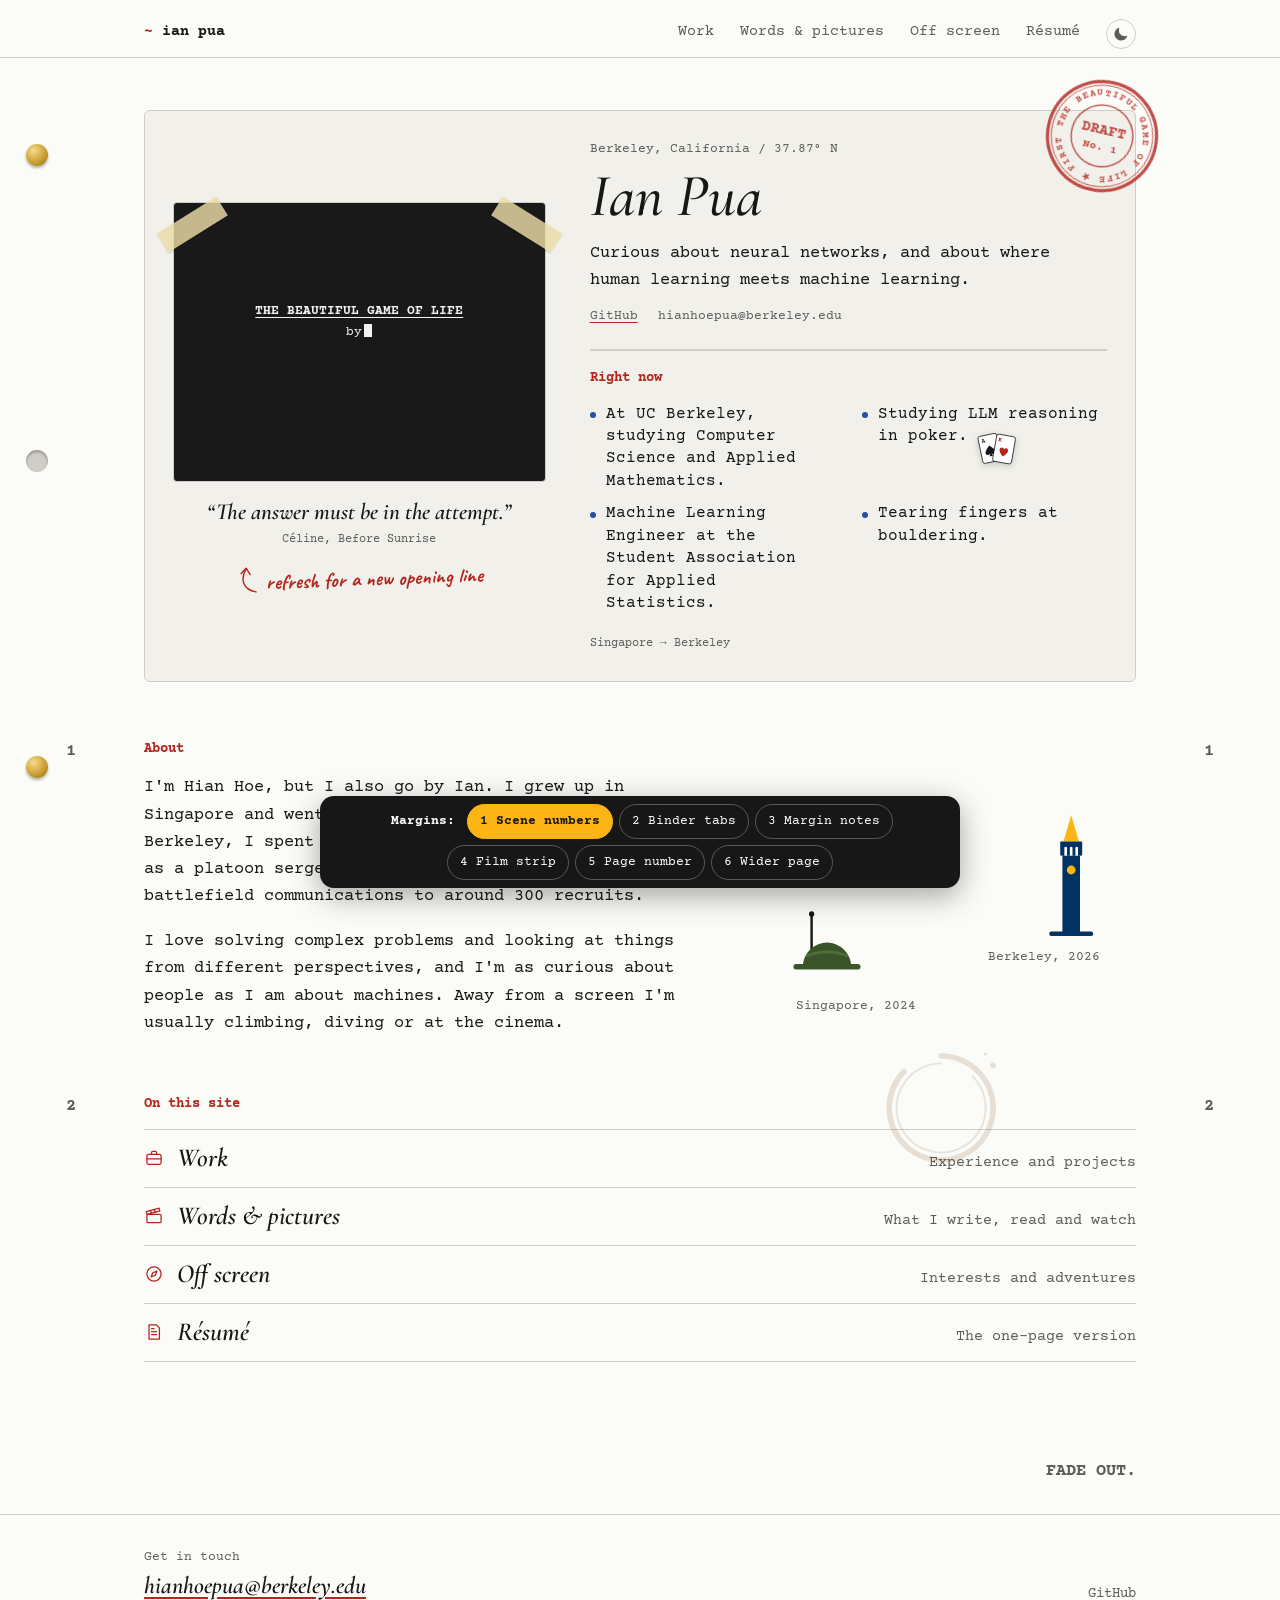
==== preview.html @ 73e6e21e "Add a preview page for comparing margin options Co-Authored-By: Claude Fable 5.2 <noreply@anthropic." ====
<!DOCTYPE html>
<html lang="en">
<head>
<meta charset="utf-8">
<meta name="viewport" content="width=device-width, initial-scale=1">
<title>Ian Pua (margin options)</title>
<meta name="description" content="Ian Pua. Computer Science and Applied Mathematics at UC Berkeley.">

<!-- Link preview, shown when the site is shared. Change the address below if the site moves. -->
<meta property="og:type" content="website">
<meta property="og:title" content="Ian Pua">
<meta property="og:description" content="Computer Science and Applied Mathematics at UC Berkeley. Studying LLM reasoning in poker.">
<meta property="og:url" content="https://phihooo.github.io/">
<meta property="og:image" content="https://phihooo.github.io/og.png">
<meta name="twitter:card" content="summary_large_image">

<link rel="preconnect" href="https://fonts.googleapis.com">
<link rel="preconnect" href="https://fonts.gstatic.com" crossorigin>
<link href="https://fonts.googleapis.com/css2?family=Caveat:wght@500;700&family=Cormorant+Garamond:ital,wght@1,500;1,600&family=Courier+Prime:ital,wght@0,400;0,700;1,400&display=swap" rel="stylesheet">
<link rel="stylesheet" href="css/site.css">
<link rel="stylesheet" href="css/preview.css">
</head>
<body>

<a class="skip" href="#main">Skip to content</a>

<div class="holes" aria-hidden="true"><i class="brad"></i><i></i><i class="brad"></i></div>

<header class="top">
  <nav class="nav" aria-label="Main">
    <a class="wordmark" href="#home" data-route="home">ian pua</a>
    <ul class="nav-links">
      <li><a href="#work" data-route="work">Work</a></li>
      <li><a href="#media" data-route="media">Words &amp; pictures</a></li>
      <li><a href="#offscreen" data-route="offscreen">Off screen</a></li>
      <li><a href="#resume" data-route="resume">Résumé</a></li>
      <li><button type="button" class="mode" id="mode"></button></li>
    </ul>
  </nav>
</header>

<main id="main">

  <!-- HOME -->
  <section class="view" data-view="home">
    <div class="wrap">
      <div class="card">
        <span class="sticker st-stamp" data-sticker="stamp" aria-hidden="true"></span>
        <div class="screen-col">
          <div class="screen">
            <i class="tape tape-l" aria-hidden="true"></i><i class="tape tape-r" aria-hidden="true"></i>
            <canvas id="leader" aria-hidden="true"></canvas>
            <div class="screen-html" id="screen-html" hidden></div>
          </div>
          <blockquote class="quote" id="quote" hidden></blockquote>
          <p class="scribble"><span class="sticker st-arrow" data-sticker="arrow" aria-hidden="true"></span>refresh for a new opening line</p>
        </div>
        <div class="intro">
          <p class="where" id="where"></p>
          <h1 class="name">Ian Pua</h1>
          <p class="hero-line" id="tagline"></p>
          <p class="contact-row" id="hero-links"></p>
          <h2 class="h-small rule-top">Right now</h2>
          <ul class="now" id="now-list"></ul>
          <p class="path" id="path"></p>
        </div>
      </div>

      <section class="home-about" id="sec-about">
        <h2 class="h-small">About</h2>
        <div class="about-grid">
          <div class="prose" id="about-prose"></div>
          <dl class="facts" id="about-facts"></dl>
          <figure class="walk">
            <svg viewBox="0 0 300 204" role="img" aria-label="A trail of footprints leading from an army helmet with a radio antenna to a campus bell tower, changing from green boot prints to blue shoe prints along the way.">
              <!-- start: helmet with a signaller's antenna -->
              <g class="start">
                <path class="antenna" d="M26 150 V112"/>
                <circle class="antenna-tip" cx="26" cy="110" r="2.4"/>
                <path class="helmet" d="M18 158 a22 22 0 0 1 44 0 z"/>
                <path class="helmet-brim" d="M12 158 h56"/>
                <path class="helmet-band" d="M22 148 q18 -7 36 0"/>
              </g>
              <!-- the walk -->
              <g class="print" style="--i:0;--mix:100%" transform="translate(86.5 154.0) rotate(113)"><rect x="-4.6" y="-9" width="9.2" height="10.5" rx="2.6"/><rect x="-3.9" y="3.4" width="7.8" height="5.6" rx="1.6"/></g>
              <g class="print" style="--i:1;--mix:89%" transform="translate(100.4 169.8) rotate(88)"><rect x="-4.6" y="-9" width="9.2" height="10.5" rx="2.6"/><rect x="-3.9" y="3.4" width="7.8" height="5.6" rx="1.6"/></g>
              <g class="print" style="--i:2;--mix:78%" transform="translate(112.2 153.9) rotate(66)"><rect x="-4.6" y="-9" width="9.2" height="10.5" rx="2.6"/><rect x="-3.9" y="3.4" width="7.8" height="5.6" rx="1.6"/></g>
              <g class="print" style="--i:3;--mix:67%" transform="translate(132.4 156.8) rotate(53)"><rect x="-4.6" y="-9" width="9.2" height="10.5" rx="2.6"/><rect x="-3.9" y="3.4" width="7.8" height="5.6" rx="1.6"/></g>
              <g class="print" style="--i:4;--mix:56%" transform="translate(137.6 135.6) rotate(49)"><rect x="-4.6" y="-9" width="9.2" height="10.5" rx="2.6"/><rect x="-3.9" y="3.4" width="7.8" height="5.6" rx="1.6"/></g>
              <g class="print" style="--i:5;--mix:44%" transform="translate(159.9 133.6) rotate(51)"><ellipse cx="0" cy="-3.6" rx="4.4" ry="6.2"/><ellipse cx="0" cy="6.2" rx="3.3" ry="3.2"/></g>
              <g class="print" style="--i:6;--mix:33%" transform="translate(167.5 112.2) rotate(59)"><ellipse cx="0" cy="-3.6" rx="4.4" ry="6.2"/><ellipse cx="0" cy="6.2" rx="3.3" ry="3.2"/></g>
              <g class="print" style="--i:7;--mix:22%" transform="translate(189.6 116.3) rotate(73)"><ellipse cx="0" cy="-3.6" rx="4.4" ry="6.2"/><ellipse cx="0" cy="6.2" rx="3.3" ry="3.2"/></g>
              <g class="print" style="--i:8;--mix:11%" transform="translate(207.4 101.0) rotate(92)"><ellipse cx="0" cy="-3.6" rx="4.4" ry="6.2"/><ellipse cx="0" cy="6.2" rx="3.3" ry="3.2"/></g>
              <g class="print" style="--i:9;--mix:0%" transform="translate(227.8 118.1) rotate(109)"><ellipse cx="0" cy="-3.6" rx="4.4" ry="6.2"/><ellipse cx="0" cy="6.2" rx="3.3" ry="3.2"/></g>
              <!-- end: a campus bell tower -->
              <g class="finish">
                <path class="spire" d="M262 20 L255 44 H269 Z"/>
                <rect class="belfry" x="252" y="44" width="20" height="13" rx="1"/>
                <path class="arches" d="M257 57 v-7 M262 57 v-7 M267 57 v-7"/>
                <rect class="tower" x="254" y="57" width="16" height="71"/>
                <circle class="clock" cx="262" cy="70" r="4"/>
                <path class="tower-base" d="M244 128 h36"/>
              </g>
              <text class="tag" x="12" y="196">Singapore, 2024</text>
              <text class="tag" x="288" y="152" text-anchor="end">Berkeley, 2026</text>
            </svg>
          </figure>
        </div>
      </section>

      <div class="home-index">
        <span class="sticker st-coffee" data-sticker="coffee" aria-hidden="true"></span>
        <h2 class="h-small">On this site</h2>
        <ul class="index">
          <li><a href="#work"><span class="index-name"><span class="ico" data-icon="work"></span>Work</span><span class="index-note">Experience and projects</span></a></li>
          <li><a href="#media"><span class="index-name"><span class="ico" data-icon="film"></span>Words &amp; pictures</span><span class="index-note">What I write, read and watch</span></a></li>
          <li><a href="#offscreen"><span class="index-name"><span class="ico" data-icon="compass"></span>Off screen</span><span class="index-note">Interests and adventures</span></a></li>
          <li><a href="#resume"><span class="index-name"><span class="ico" data-icon="article"></span>Résumé</span><span class="index-note">The one-page version</span></a></li>
        </ul>
      </div>
    </div>
  </section>

  <!-- WORK: experience + projects -->
  <section class="view" data-view="work" hidden>
    <div class="wrap page">
      <h1 class="page-title slug">Work</h1>
      <div class="sticky" aria-hidden="true">still writing<br>this part.<br>back soon!</div>
      <section class="part" id="sec-experience">
        <h2 class="sub"><span class="ico" data-icon="work"></span>Experience</h2>
        <div class="pending">
          <p class="pending-title">Coming soon</p>
          <p class="pending-note">I'm writing this section up. Until then, my GitHub is the best place to see what I've been doing.</p>
        </div>
      </section>
      <section class="part" id="sec-projects">
        <h2 class="sub"><span class="ico" data-icon="cube"></span>Projects</h2>
        <div class="pending">
          <p class="pending-title">Coming soon</p>
          <p class="pending-note">Project write-ups are on the way.</p>
        </div>
      </section>
    </div>
  </section>

  <!-- WORDS & PICTURES: writing + media diet -->
  <section class="view" data-view="media" hidden>
    <div class="wrap page">
      <h1 class="page-title slug">Words &amp; pictures</h1>
      <div class="page-stickers" aria-hidden="true"><span class="sticker st-ticket" data-sticker="ticket"></span><span class="sticker st-popcorn" data-sticker="popcorn"></span></div>
      <p class="page-lede">What I write, and the books, films, TV and articles I take in.</p>
      <section class="part" id="sec-writing">
        <h2 class="sub"><span class="ico" data-icon="pen"></span>Writing</h2>
        <ul class="posts" id="writing-list"></ul>
      </section>
      <section class="part" id="sec-media">
        <h2 class="sub"><span class="ico" data-icon="film"></span>Media diet</h2>
        <div class="chips" id="media-filters" role="group" aria-label="Filter by type"></div>
        <ul class="shelf" id="media-list"></ul>
      </section>
    </div>
  </section>

  <!-- ONE ESSAY (filled in by site.js) -->
  <section class="view" data-view="post" hidden>
    <div class="wrap page">
      <p class="back"><a href="#writing">Back to Writing</a></p>
      <article>
        <p class="post-when" id="post-when"></p>
        <h1 class="page-title" id="post-title"></h1>
        <div class="prose essay" id="post-body"></div>
      </article>
    </div>
  </section>

  <!-- OFF SCREEN: interests + adventures -->
  <section class="view" data-view="offscreen" hidden>
    <div class="wrap page">
      <h1 class="page-title slug ext">Off screen</h1>
      <p class="page-lede">What I do away from a screen, and where I've been.</p>
      <section class="part" id="sec-interests">
        <h2 class="sub"><span class="ico" data-icon="heart"></span>Interests</h2>
        <ul class="interests" id="interests-list"></ul>
      </section>
      <section class="part" id="sec-adventures">
        <h2 class="sub"><span class="ico" data-icon="compass"></span>Adventures</h2>
        <div class="passport" aria-hidden="true"><span class="sticker" data-sticker="stampsg"></span><span class="sticker" data-sticker="stampuk"></span><span class="sticker" data-sticker="stampus"></span></div>
        <p class="countdown" id="countdown" hidden></p>
        <dl class="stats" id="adventure-stats"></dl>
        <div class="map" id="map"></div>
        <ul class="pins" id="pin-list"></ul>
        <h3 class="h-small">Log</h3>
        <ul class="posts" id="adventure-log"></ul>
      </section>
    </div>
  </section>

  <!-- RÉSUMÉ -->
  <section class="view" data-view="resume" hidden>
    <div class="wrap page">
      <h1 class="page-title slug">Résumé</h1>
      <div class="clipped"><span class="sticker st-clip" data-sticker="clip" aria-hidden="true"></span><div class="pending" id="resume-box"></div></div>
    </div>
  </section>

</main>

<p class="fade-out wrap" aria-hidden="true">FADE OUT.</p>

<footer class="foot">
  <div class="wrap foot-row">
    <div>
      <p class="foot-label">Get in touch</p>
      <p class="foot-email" id="foot-email"></p>
    </div>
    <ul class="foot-links" id="foot-links"></ul>
  </div>
</footer>

<script src="js/content.js"></script>
<script src="js/world.js"></script>
<script src="js/site.js"></script>
<script src="js/preview.js"></script>
</body>
</html>
---- css/site.css ----
/* Layout idea: the site is a screenplay. One typewriter face, page titles
   written as scene headings (INT. ABOUT - DAY), and day or night depending
   on the light or dark mode. */
:root {
  --paper: #fbfbf8;   /* page background */
  --shelf: #f1f0ea;   /* raised surfaces */
  --line:  #cfcdc4;   /* borders and rules */
  --ink:   #171717;   /* main text */
  --mist:  #5d5c57;   /* secondary text */
  --red:   #b3261e;   /* accent: the red pencil */
  --blue:  #2a4fa3;   /* second accent: the blue pencil */
  --land:  #e4e2d9;   /* land on the map */
  --tod: "DAY";       /* time of day in the scene headings */

  --type: "Courier Prime", "Courier New", Courier, monospace;
  --title: "Cormorant Garamond", "Times New Roman", serif;   /* italic serif for the name and for titles */
  color-scheme: light;
}
@media (prefers-color-scheme: dark) {
  :root:not([data-theme="light"]) {
    --paper: #141413; --shelf: #1e1e1c; --line: #3b3a36; --ink: #ecebe5; --mist: #a5a39b;
    --red: #ff8073; --blue: #93b2ff; --land: #2a2a27; --tod: "NIGHT";
    color-scheme: dark;
  }
}
:root[data-theme="dark"] {
  --paper: #141413; --shelf: #1e1e1c; --line: #3b3a36; --ink: #ecebe5; --mist: #a5a39b;
  --red: #ff8073; --blue: #93b2ff; --land: #2a2a27; --tod: "NIGHT";
  color-scheme: dark;
}

* { box-sizing: border-box; }
html { -webkit-text-size-adjust: 100%; }
body {
  margin: 0; background: var(--paper); color: var(--ink);
  font-family: var(--type); font-size: 17px; line-height: 1.6;
  min-height: 100vh; display: flex; flex-direction: column;
}
main { flex: 1; }
a { color: inherit; }
a:focus-visible, button:focus-visible { outline: 2px solid var(--red); outline-offset: 3px; border-radius: 2px; }
h1, h2, h3, p, ul, ol, dl, dd, blockquote { margin: 0; }
ul, ol { padding: 0; list-style: none; }
h1, h2, h3 { text-wrap: balance; }
button { font: inherit; }

.wrap { width: 100%; max-width: 1040px; margin: 0 auto; padding: 0 24px; }
.skip { position: absolute; left: -9999px; top: 8px; background: var(--red); color: var(--paper); padding: 6px 12px; font-size: 14px; }
.skip:focus { left: 16px; z-index: 40; }

/* ---------- top bar ---------- */
.top { position: sticky; top: 0; z-index: 10; background: color-mix(in srgb, var(--paper) 92%, transparent); backdrop-filter: blur(8px); border-bottom: 1px solid var(--line); }
.nav { max-width: 1040px; margin: 0 auto; padding: 12px 24px; display: flex; align-items: baseline; justify-content: space-between; gap: 8px 24px; flex-wrap: wrap; }
.wordmark { font-weight: 700; font-size: 15px; text-decoration: none; }
.wordmark::before { content: "~ "; color: var(--red); }
.nav-links { display: flex; flex-wrap: wrap; align-items: baseline; gap: 4px 26px; }
.nav-links a { font-size: 15px; color: var(--mist); text-decoration: none; padding: 2px 0; border-bottom: 1px solid transparent; }
.nav-links a:hover { color: var(--ink); }
.nav-links a[aria-current="page"] { color: var(--ink); border-bottom-color: var(--red); }
.mode { display: inline-flex; align-items: center; justify-content: center; width: 30px; height: 30px; color: var(--mist); background: transparent; border: 1px solid var(--line); border-radius: 50%; padding: 0; cursor: pointer; position: relative; top: 7px; }
.mode:hover { color: var(--ink); border-color: var(--mist); }

/* ---------- home ---------- */
.card { display: grid; grid-template-columns: minmax(0, 0.9fr) minmax(0, 1.25fr); gap: 44px; align-items: center; margin-top: 52px; padding: 28px; background: var(--shelf); border: 1px solid var(--line); border-radius: 6px; }
.screen { position: relative; aspect-ratio: 4 / 3; overflow: hidden; background: #191919; border: 1px solid var(--line); border-radius: 4px; }
.screen canvas { position: absolute; inset: 0; width: 100%; height: 100%; display: block; }
.screen-cap { position: absolute; left: 14px; right: 14px; bottom: 11px; display: grid; gap: 1px; }
.cap-label { font-size: 11px; color: #ff9c92; }
.cap-title { font-weight: 700; font-size: 15px; line-height: 1.2; color: #f4f1ea; text-transform: uppercase; }

.where { font-size: 13px; color: var(--mist); }
.name { font-family: var(--title); font-style: italic; font-weight: 500; font-size: 60px; line-height: 1; margin: 6px 0 14px; }
.hero-line { max-width: 30em; }
.contact-row { display: flex; flex-wrap: wrap; gap: 4px 20px; margin-top: 12px; font-size: 13px; color: var(--mist); }
.contact-row a { text-decoration-color: var(--red); text-underline-offset: 3px; }
.rule-top { border-top: 2px solid var(--line); padding-top: 16px; margin-top: 22px; }
.h-small { font-weight: 700; font-size: 14px; color: var(--red); margin-bottom: 14px; }
.now { display: grid; grid-template-columns: repeat(2, minmax(0, 1fr)); gap: 10px 28px; font-size: 15.5px; line-height: 1.45; }
.now li { padding-left: 16px; position: relative; }
.now li::before { content: ""; position: absolute; left: 0; top: 0.55em; width: 6px; height: 6px; border-radius: 50%; background: var(--blue); }
.path { font-size: 12px; color: var(--mist); margin-top: 18px; }

.home-index { padding: 60px 0 88px; }
.index { border-top: 1px solid var(--line); }
.index a { display: flex; align-items: baseline; justify-content: space-between; gap: 4px 24px; flex-wrap: wrap; padding: 12px 0; border-bottom: 1px solid var(--line); text-decoration: none; }
.index-name { font-weight: 700; font-size: 20px; line-height: 1.2; }
.index-note { color: var(--mist); font-size: 15px; }
.index a:hover .index-name { color: var(--red); }

/* ---------- inner pages ---------- */
.page { padding-top: 60px; padding-bottom: 96px; }
.page-title { font-weight: 700; font-size: clamp(24px, 4vw, 36px); line-height: 1.15; text-transform: uppercase; margin-bottom: 18px; }
.slug::before { content: "INT. "; }
.slug.ext::before { content: "EXT. "; }
.slug::after { content: " \2013  " var(--tod); }
.page-lede { color: var(--mist); max-width: 38em; margin-bottom: 40px; }
.page .h-small { margin-top: 44px; }

.about-grid { display: grid; grid-template-columns: 1.6fr 1fr; gap: 52px; margin-top: 30px; }
.prose { display: grid; gap: 18px; max-width: 38em; }
.facts { align-self: start; display: grid; gap: 14px; background: var(--shelf); border: 1px solid var(--line); border-radius: 6px; padding: 22px; }
.facts dt { font-size: 13px; color: var(--mist); }
.facts dd { font-size: 16px; line-height: 1.4; }

.pending { margin-top: 30px; max-width: 34em; border-left: 3px solid var(--red); padding: 4px 0 4px 20px; }
.pending-title { font-weight: 700; font-size: 22px; text-transform: uppercase; }
.pending-note { color: var(--mist); margin-top: 6px; }
.button { display: inline-block; margin-top: 14px; font-weight: 700; text-decoration: none; color: var(--paper); background: var(--ink); border-radius: 4px; padding: 10px 18px; }
.button:hover { background: var(--red); }

.shelf { border-top: 1px solid var(--line); }
.shelf li { padding: 16px 0; border-bottom: 1px solid var(--line); }
.media-row { display: grid; grid-template-columns: 1fr auto; gap: 4px 22px; align-items: baseline; }
.media-type { font-size: 13px; color: var(--red); }
.media-when { font-size: 13px; color: var(--mist); white-space: nowrap; }
.media-status { font-size: 12px; font-weight: 400; color: var(--blue); margin-left: 10px; white-space: nowrap; text-transform: none; }
.book-title { font-weight: 700; font-size: 19px; line-height: 1.3; }
.book-title a { text-decoration-color: var(--red); text-underline-offset: 4px; }
.book-author { color: var(--mist); font-size: 15px; }
.book-note { margin-top: 8px; max-width: 38em; }
.empty { color: var(--mist); font-style: italic; }

.chips { display: flex; flex-wrap: wrap; gap: 8px; margin-bottom: 26px; }
.chips button { font-size: 13px; line-height: 1; color: var(--mist); background: transparent; border: 1px solid var(--line); border-radius: 999px; padding: 8px 14px; cursor: pointer; }
.chips button:hover { color: var(--ink); border-color: var(--mist); }
.chips button[aria-pressed="true"] { color: var(--paper); background: var(--ink); border-color: var(--ink); }

.posts { border-top: 1px solid var(--line); }
.posts li { display: grid; grid-template-columns: 130px 1fr; gap: 4px 24px; padding: 18px 0; border-bottom: 1px solid var(--line); }
.post-when { font-size: 13px; color: var(--mist); padding-top: 4px; }
.post-title { font-weight: 700; font-size: 19px; line-height: 1.3; }
.post-title a { text-decoration-color: var(--red); text-underline-offset: 4px; }
.post-blurb { color: var(--mist); margin-top: 6px; max-width: 38em; }

.back { font-size: 14px; margin-bottom: 28px; }
.back a { color: var(--mist); text-decoration-color: var(--line); text-underline-offset: 4px; }
.back a::before { content: "< "; }
.essay { margin-top: 22px; }
.essay h2 { font-size: 18px; text-transform: uppercase; margin-top: 14px; }
.essay blockquote { border-left: 3px solid var(--line); padding-left: 18px; color: var(--mist); }

.interests { display: grid; grid-template-columns: repeat(2, 1fr); gap: 0 52px; border-top: 1px solid var(--line); }
.interests li { padding: 20px 0; border-bottom: 1px solid var(--line); }
.interest-name { font-weight: 700; font-size: 20px; line-height: 1.25; }
.interest-note { color: var(--mist); margin-top: 6px; max-width: 28em; }

/* adventures */
.countdown { display: inline-block; font-weight: 700; border: 1px solid var(--red); color: var(--red); border-radius: 4px; padding: 6px 12px; margin-bottom: 28px; }
.stats { display: flex; flex-wrap: wrap; gap: 14px 44px; margin-bottom: 22px; }
.stats dt { font-size: 13px; color: var(--mist); }
.stats dd { font-weight: 700; font-size: 28px; line-height: 1.1; font-variant-numeric: tabular-nums; }
.map { background: var(--shelf); border: 1px solid var(--line); border-radius: 6px; overflow: hidden; }
.map svg { display: block; width: 100%; height: auto; }
.map .land { fill: var(--land); stroke: var(--line); stroke-width: 0.6; }
.map .leg { fill: none; stroke: var(--red); stroke-width: 1; stroke-dasharray: 3 4; opacity: .7; }
.map .pin circle { fill: var(--red); stroke: var(--paper); stroke-width: 1.5; }
.map .pin.here circle { fill: var(--blue); }
.map .pin text { font-family: var(--type); font-size: 11px; font-weight: 700; fill: var(--ink); paint-order: stroke; stroke: var(--shelf); stroke-width: 3px; }
.pins { display: flex; flex-wrap: wrap; gap: 8px 28px; margin-top: 16px; font-size: 15px; }
.pins li::before { content: ""; display: inline-block; width: 8px; height: 8px; border-radius: 50%; background: var(--red); margin-right: 8px; }
.pins li.here::before { background: var(--blue); }
.pins span { color: var(--mist); }

/* ---------- footer ---------- */
.foot { border-top: 1px solid var(--line); padding: 32px 0 44px; }
.foot-row { display: flex; justify-content: space-between; align-items: flex-end; gap: 20px 40px; flex-wrap: wrap; }
.foot-label { font-size: 13px; color: var(--mist); }
.foot-email { font-weight: 700; font-size: 18px; overflow-wrap: anywhere; }
.foot-email a { text-decoration-color: var(--red); text-underline-offset: 4px; }
.foot-links { display: flex; gap: 22px; flex-wrap: wrap; font-size: 14px; }
.foot-links a { color: var(--mist); text-decoration: none; }
.foot-links a:hover { color: var(--red); }

/* ---------- small screens ---------- */
@media (max-width: 820px) {
  body { font-size: 16px; }
  .card { grid-template-columns: 1fr; gap: 24px; padding: 18px; margin-top: 26px; }
  .name { font-size: 50px; }
  .about-grid { grid-template-columns: 1fr; gap: 36px; }
  .interests, .now { grid-template-columns: 1fr; }
  .posts li { grid-template-columns: 1fr; }
  .media-row { grid-template-columns: 1fr auto; }
  .media-type { grid-column: 1 / -1; }
  .post-when { padding-top: 0; }
  .page { padding-top: 40px; padding-bottom: 64px; }
  .home-index { padding: 40px 0 64px; }
  .wrap, .nav { padding-left: 18px; padding-right: 18px; }
  .map .pin text { font-size: 20px; }
  .map .pin circle { r: 8; }
}

[hidden] { display: none !important; }

/* italic serif for titles; the typewriter face stays for everything else */
.index-name, .book-title, .post-title, .interest-name, .foot-email { font-family: var(--title); font-style: italic; font-weight: 600; }
.index-name { font-size: 26px; }
.book-title, .post-title { font-size: 25px; line-height: 1.2; }
.interest-name { font-size: 27px; }
.foot-email { font-size: 24px; }
.media-status { font-family: var(--type); font-style: normal; }
.screen-cap:not(:has(span:not(:empty))) { display: none; }

/* ---------- what the home page screen can show ---------- */
.screen-html { position: absolute; inset: 0; color: #f2f2f2; font-family: var(--type); }
.sc-heading { height: 100%; display: grid; place-content: center; text-align: center; gap: 8px; padding: 16px; }
.sc-heading b { font-size: clamp(17px, 2.3vw, 23px); line-height: 1.25; text-transform: uppercase; }
.sc-heading span { font-size: 13px; color: #b9b7b0; }
.sc-fade { height: 100%; display: flex; flex-direction: column; justify-content: center; gap: 12px; padding: 20px 22px; font-size: 14px; line-height: 1.5; }
.sc-fade b { text-transform: uppercase; }
.sc-fade .cursor { display: inline-block; width: 8px; height: 1em; background: #f2f2f2; vertical-align: -2px; margin-left: 2px; animation: blink 1s steps(1) infinite; }
@keyframes blink { 50% { opacity: 0; } }
.sc-slate { height: 100%; display: grid; grid-template-rows: 22% 1fr; background: #111; }
.sc-slate .sticks { background: repeating-linear-gradient(115deg, #f2f2f2 0 24px, #111 24px 48px); border-bottom: 3px solid #f2f2f2; }
.sc-slate dl { display: grid; grid-template-columns: 1fr 1fr; margin: 0; }
.sc-slate dl > div { padding: 8px 14px; border-right: 1px solid #5a5a5a; border-bottom: 1px solid #5a5a5a; display: flex; flex-direction: column; justify-content: center; min-width: 0; }
.sc-slate dl > div:nth-child(2n) { border-right: 0; }
.sc-slate dl > div:nth-last-child(-n+2) { border-bottom: 0; }
.sc-slate dt { font-size: 10px; color: #b9b7b0; letter-spacing: .08em; }
.sc-slate dd { font-weight: 700; font-size: clamp(15px, 2vw, 20px); line-height: 1.2; text-transform: uppercase; font-variant-numeric: tabular-nums; }

@media (prefers-reduced-motion: reduce) { .sc-fade .cursor { animation: none; } }

/* sections inside a combined page */
.part { scroll-margin-top: 80px; }
.part + .part { margin-top: 72px; }
.sub { font-weight: 700; font-size: 20px; text-transform: uppercase; padding-bottom: 10px; border-bottom: 2px solid var(--ink); margin-bottom: 24px; }
.part .pending { margin-top: 0; }
.part .posts, .part .shelf, .part .interests { border-top: 0; }
.part .posts li:first-child, .part .shelf li:first-child { padding-top: 0; }
.part .interests li:nth-child(-n+2) { padding-top: 0; }
.part .h-small { margin-top: 40px; }
.page-title + .part { margin-top: 30px; }

/* interest icons */
.interest { display: grid; grid-template-columns: 44px 1fr; gap: 16px; align-items: start; }
.interest-mark { width: 44px; height: 44px; color: var(--red); }
.interest-mark svg { width: 100%; height: 100%; display: block; }
.interest-mark img { width: 100%; height: 100%; object-fit: contain; display: block; border-radius: 4px; }
.part .shelf li { padding: 11px 0; }
.part .shelf li:first-child { padding-top: 0; }
.media-fav { color: var(--red); }

/* icons */
.ico { display: inline-block; width: 1.15em; height: 1.15em; vertical-align: -0.2em; margin-right: 0.5em; color: var(--red); }
.ico svg { width: 100%; height: 100%; display: block; }
.facts dt .ico { width: 15px; height: 15px; margin-right: 7px; vertical-align: -3px; }
.index-name .ico { width: 20px; height: 20px; vertical-align: -2px; }

/* media diet groups */
.part .shelf li.media-group { font-weight: 700; font-size: 15px; text-transform: uppercase; padding: 30px 0 8px; border-bottom: 1px solid var(--ink); }
.part .shelf li.media-group:first-child { padding-top: 6px; }
.part .shelf li.media-group + li { padding-top: 11px; }
@media (max-width: 820px) { .media-row { grid-template-columns: 1fr auto; } }

/* title page on the screen, and the quote under it */
.sc-fade { gap: 9px; font-size: 13px; padding: 16px 20px; }
.sc-titlepage { display: grid; gap: 2px; text-align: center; margin-bottom: 10px; }
.sc-titlepage .sc-title { text-decoration: underline; text-underline-offset: 3px; }
.screen-col { display: grid; gap: 16px; }
.quote { text-align: center; }
.quote p { font-family: var(--title); font-style: italic; font-weight: 600; font-size: 23px; line-height: 1.25; }
.quote cite { display: block; font-style: normal; font-size: 12px; color: var(--mist); margin-top: 4px; }

/* about, now on the home page */
.home-about { padding-top: 56px; scroll-margin-top: 80px; }
.home-about .about-grid { margin-top: 0; }
.home-index { padding-top: 56px; }
.about-grid.solo { grid-template-columns: 1fr; }

/* About: footprints from the army to Berkeley */
.walk { --army: #4f6f3a; --army-dark: #3a5429; --cal: #003262; --gold: #fdb515; }
:root[data-theme="dark"] .walk { --army: #8fb574; --army-dark: #7da163; --cal: #6fa0e8; }
@media (prefers-color-scheme: dark) { :root:not([data-theme="light"]) .walk { --army: #8fb574; --army-dark: #7da163; --cal: #6fa0e8; } }
.home-about .about-grid { grid-template-columns: 1.5fr 1fr; align-items: center; }
.walk { margin: 0; justify-self: center; width: 100%; max-width: 330px; }
.walk svg { display: block; width: 100%; height: auto; overflow: visible; }
.walk .helmet { fill: var(--army-dark); }
.walk .helmet-brim { fill: none; stroke: var(--army-dark); stroke-width: 5; stroke-linecap: round; }
.walk .helmet-band { fill: none; stroke: var(--army); stroke-width: 2.5; stroke-linecap: round; }
.walk .antenna { fill: none; stroke: var(--ink); stroke-width: 2.2; stroke-linecap: round; }
.walk .antenna-tip { fill: var(--ink); }
.walk .tower { fill: var(--cal); }
.walk .belfry { fill: var(--cal); }
.walk .arches { fill: none; stroke: var(--paper); stroke-width: 2.4; stroke-linecap: round; }
.walk .spire, .walk .clock { fill: var(--gold); }
.walk .tower-base { fill: none; stroke: var(--cal); stroke-width: 4; stroke-linecap: round; }
.walk .tag { font-family: var(--type); font-size: 11.5px; fill: var(--mist); }
.walk .print { fill: color-mix(in srgb, var(--army) var(--mix), var(--cal)); animation: step 5.5s linear infinite; animation-delay: calc(var(--i) * 0.26s); opacity: 0; }
@keyframes step { 0% { opacity: 0; } 3% { opacity: 1; } 62% { opacity: 1; } 78%, 100% { opacity: 0; } }
@media (prefers-reduced-motion: reduce) { .walk .print { animation: none; opacity: 1; } }
@media (max-width: 820px) { .home-about .about-grid { grid-template-columns: 1fr; } }

/* ---------- stickers, stamps and doodles ---------- */
.sticker { display: block; pointer-events: none; }
.sticker svg { display: block; width: 100%; height: auto; overflow: visible; }
.card { position: relative; }
.st-stamp { position: absolute; top: -34px; right: -26px; width: 118px; transform: rotate(13deg); opacity: .82; z-index: 2; }
.st-cards { position: absolute; bottom: -40px; right: 34px; width: 92px; z-index: 2; filter: drop-shadow(0 3px 4px rgba(0,0,0,.18)); }
.tape { position: absolute; z-index: 3; width: 70px; height: 22px; background: rgba(236, 219, 166, 0.82); box-shadow: 0 1px 2px rgba(0,0,0,.18); }
.tape-l { top: -8px; left: -22px; transform: rotate(-32deg); }
.tape-r { top: -8px; right: -22px; transform: rotate(32deg); }
.screen { overflow: visible; }
.screen canvas, .screen-html { border-radius: 4px; overflow: hidden; }
.scribble { font-family: "Caveat", "Segoe Print", cursive; font-weight: 700; font-size: 21px; line-height: 1; color: var(--red); display: flex; align-items: flex-end; justify-content: center; gap: 4px; transform: rotate(-2deg); margin-top: -4px; }
.st-arrow { width: 26px; flex: none; }
.home-index { position: relative; }
.st-coffee { position: absolute; top: 6px; right: 130px; width: 130px; }
.sticky { font-family: "Caveat", "Segoe Print", cursive; font-weight: 700; font-size: 25px; line-height: 1.1; color: #2b2610; background: #ffe46b; width: 168px; padding: 22px 16px 26px; transform: rotate(4deg); box-shadow: 0 8px 14px rgba(0,0,0,.18); text-align: center; position: absolute; right: 40px; top: 120px; }
.page { position: relative; }
.page-stickers { position: absolute; right: 24px; top: 26px; display: flex; align-items: flex-end; gap: 4px; }
.st-ticket { width: 150px; transform: rotate(-8deg); filter: drop-shadow(0 3px 4px rgba(0,0,0,.18)); }
.st-popcorn { width: 76px; transform: rotate(6deg); }
.passport { display: flex; flex-wrap: wrap; align-items: center; gap: 6px 22px; margin-bottom: 26px; opacity: .88; }
.passport .sticker:nth-child(1) { width: 116px; }
.passport .sticker:nth-child(2) { width: 160px; }
.passport .sticker:nth-child(3) { width: 160px; }
.clipped { position: relative; display: inline-block; margin-top: 30px; background: var(--shelf); border: 1px solid var(--line); padding: 26px 34px 26px 26px; transform: rotate(-1deg); box-shadow: 0 6px 12px rgba(0,0,0,.08); }
.clipped .pending { margin-top: 0; }
.st-clip { position: absolute; top: -30px; left: 26px; width: 34px; transform: rotate(8deg); }
.fade-out { text-align: right; font-weight: 700; padding-top: 8px; padding-bottom: 28px; color: var(--mist); }

/* three-hole punch down the left edge, with brass brads, like a bound script */
.holes { display: none; }
@media (min-width: 1240px) {
  .holes { display: block; position: fixed; left: 26px; top: 0; bottom: 0; width: 22px; z-index: 5; pointer-events: none; }
  .holes i { position: absolute; left: 0; width: 22px; height: 22px; border-radius: 50%; background: var(--line); box-shadow: inset 0 2px 3px rgba(0,0,0,.28); }
  .holes i:nth-child(1) { top: 16%; } .holes i:nth-child(2) { top: 50%; } .holes i:nth-child(3) { top: 84%; }
  .holes i.brad { background: radial-gradient(circle at 35% 30%, #f6dc8c, #c79a2c 60%, #8a6a17); box-shadow: 0 2px 3px rgba(0,0,0,.3); }
}
@media (max-width: 900px) {
  .st-stamp { width: 86px; top: -30px; right: -6px; }
  .st-cards { width: 70px; right: 14px; bottom: -34px; }
  .tape { width: 54px; height: 18px; }
  .tape-l { left: -14px; } .tape-r { right: -14px; }
  .st-coffee { display: none; }
  .page-stickers { position: static; margin: -6px 0 18px; }
  .st-ticket { width: 110px; } .st-popcorn { width: 54px; }
  .sticky { position: static; margin: 4px 0 30px 8px; font-size: 22px; width: 150px; padding: 16px 12px 20px; }
  .passport .sticker:nth-child(1) { width: 92px; } .passport .sticker:nth-child(2), .passport .sticker:nth-child(3) { width: 124px; }
}
@media (max-width: 900px) { .tape-r { display: none; } .st-stamp { top: -40px; right: -8px; width: 78px; } }

/* a small sticker beside each book, film and show */
.media-row { grid-template-columns: 50px 1fr auto; gap: 4px 18px; align-items: center; }
.msticker { width: 50px; height: 50px; padding: 5px; background: #fff; border: 1px solid #d9d7cf; border-radius: 13px; box-shadow: 0 2px 5px rgba(0,0,0,.16); }
.msticker.empty { visibility: hidden; }
.msticker svg { display: block; width: 100%; height: 100%; }
.media-row .book-note { margin-top: 6px; }
@media (max-width: 820px) { .media-row { grid-template-columns: 44px 1fr auto; gap: 4px 12px; } .msticker { width: 44px; height: 44px; border-radius: 11px; } }

/* ---------- motion: everything decorative moves a little ---------- */
.index a .index-name, .msticker svg, .interest-mark { transition: transform .25s ease; }
.index a:hover .index-name { transform: translateX(8px); }
.media-row:hover .msticker svg { transform: scale(1.18) rotate(-6deg); }
.interest:hover .interest-mark { transform: scale(1.15) rotate(-8deg); }

@media (prefers-reduced-motion: no-preference) {
  /* scene headings type themselves each time a page opens */
  .page-title.slug { animation: typed 0.9s steps(22, end) both; }
  @keyframes typed { from { clip-path: inset(0 100% 0 0); } to { clip-path: inset(0 0 0 0); } }

  /* home */
  .st-stamp { animation: thump 0.55s cubic-bezier(.2, 1.4, .4, 1) 0.5s both, breathe 5s ease-in-out 1.2s infinite alternate; }
  @keyframes thump { from { transform: rotate(-4deg) scale(2.4); opacity: 0; } to { transform: rotate(13deg) scale(1); opacity: .82; } }
  @keyframes breathe { from { transform: rotate(13deg); } to { transform: rotate(9deg); } }
  .st-cards { animation: sway-cards 3.2s ease-in-out infinite alternate; transform-origin: 50% 90%; }
  @keyframes sway-cards { from { transform: rotate(-7deg) translateY(0); } to { transform: rotate(8deg) translateY(-5px); } }
  .st-arrow { animation: nudge 1.1s ease-in-out infinite alternate; }
  @keyframes nudge { from { transform: translateY(3px); } to { transform: translateY(-4px); } }
  .tape-l { animation: peel-l 4s ease-in-out infinite alternate; transform-origin: 100% 50%; }
  .tape-r { animation: peel-r 4s ease-in-out 1s infinite alternate; transform-origin: 0 50%; }
  @keyframes peel-l { from { transform: rotate(-32deg); } to { transform: rotate(-27deg); } }
  @keyframes peel-r { from { transform: rotate(32deg); } to { transform: rotate(27deg); } }
  .now li::before { animation: live 1.8s ease-in-out infinite; }
  .now li:nth-child(2)::before { animation-delay: .4s; } .now li:nth-child(3)::before { animation-delay: .8s; } .now li:nth-child(4)::before { animation-delay: 1.2s; }
  @keyframes live { 0%, 100% { transform: scale(1); opacity: 1; } 50% { transform: scale(1.7); opacity: .45; } }
  .st-coffee { animation: turn 60s linear infinite; }
  @keyframes turn { to { transform: rotate(360deg); } }
  .index .ico { animation: bob 2.6s ease-in-out infinite alternate; }
  .index li:nth-child(2) .ico { animation-delay: .5s; } .index li:nth-child(3) .ico { animation-delay: 1s; } .index li:nth-child(4) .ico { animation-delay: 1.5s; }
  @keyframes bob { from { transform: translateY(1.5px) rotate(-5deg); } to { transform: translateY(-2.5px) rotate(6deg); } }

  /* work, words and pictures, résumé */
  .sticky { animation: flutter 2.8s ease-in-out infinite alternate; transform-origin: 50% 0; }
  @keyframes flutter { from { transform: rotate(5deg); } to { transform: rotate(-2deg); } }
  .st-ticket { animation: sway-ticket 3s ease-in-out infinite alternate; }
  @keyframes sway-ticket { from { transform: rotate(-10deg); } to { transform: rotate(-2deg) translateY(-3px); } }
  .st-popcorn { animation: pop 0.9s cubic-bezier(.3, 1.6, .5, 1) infinite alternate; }
  @keyframes pop { from { transform: rotate(6deg) translateY(2px); } to { transform: rotate(2deg) translateY(-7px); } }
  .clipped { animation: hang 4s ease-in-out infinite alternate; transform-origin: 40px 0; }
  @keyframes hang { from { transform: rotate(-1.8deg); } to { transform: rotate(1deg); } }
  .sub .ico { animation: bob 2.6s ease-in-out infinite alternate; }

  /* off screen */
  .passport .sticker { animation: thump-flat 0.45s cubic-bezier(.2, 1.4, .4, 1) both; }
  .passport .sticker:nth-child(1) { animation-delay: .25s; } .passport .sticker:nth-child(2) { animation-delay: .6s; } .passport .sticker:nth-child(3) { animation-delay: .95s; }
  @keyframes thump-flat { from { transform: scale(2.2); opacity: 0; } to { transform: scale(1); opacity: 1; } }
  .map .leg { animation: march 1.2s linear infinite; }
  @keyframes march { to { stroke-dashoffset: -14; } }
  .map .pin.here circle { stroke: var(--blue); animation: ping 1.6s ease-out infinite; }
  @keyframes ping { from { stroke-width: 1; stroke-opacity: .9; } to { stroke-width: 16; stroke-opacity: 0; } }
  .interest-mark { animation: bob 3s ease-in-out infinite alternate; }
  .interest:nth-child(2n) .interest-mark { animation-delay: .7s; } .interest:nth-child(3n) .interest-mark { animation-delay: 1.3s; }
  .interest:hover .interest-mark { animation-play-state: paused; }

  /* media stickers: each has its own small movement */
  .msticker svg { animation: drift 3s ease-in-out var(--d, 0s) infinite alternate; transform-origin: 50% 50%; }
  @keyframes drift { from { transform: translateY(2px); } to { transform: translateY(-3px); } }
  .ms-axe svg { animation: chop 2.4s ease-in-out var(--d, 0s) infinite; transform-origin: 30% 85%; }
  @keyframes chop { 0%, 55%, 100% { transform: rotate(0); } 70% { transform: rotate(-28deg); } 80% { transform: rotate(14deg); } }
  .ms-eye svg { animation: blink 4s ease-in-out var(--d, 0s) infinite; }
  @keyframes blink { 0%, 88%, 100% { transform: scaleY(1); } 93% { transform: scaleY(0.08); } }
  .ms-atom svg { animation: spin 7s linear infinite; }
  @keyframes spin { to { transform: rotate(360deg); } }
  .ms-moth svg { animation: flap 0.5s ease-in-out infinite alternate; }
  @keyframes flap { from { transform: scaleX(1); } to { transform: scaleX(0.62); } }
  .ms-chicken svg { animation: peck 2.2s ease-in-out var(--d, 0s) infinite; transform-origin: 40% 90%; }
  @keyframes peck { 0%, 50%, 100% { transform: rotate(0); } 60%, 80% { transform: rotate(16deg); } 70%, 90% { transform: rotate(4deg); } }
  .ms-camera svg { animation: snap 3s ease-in-out var(--d, 0s) infinite; }
  @keyframes snap { 0%, 84%, 100% { transform: scale(1); filter: none; } 88% { transform: scale(1.14); filter: brightness(1.9); } }
  .ms-fox svg, .ms-palette svg { animation: tilt 1.8s ease-in-out var(--d, 0s) infinite alternate; }
  @keyframes tilt { from { transform: rotate(-9deg); } to { transform: rotate(9deg); } }
  .ms-quill svg { animation: scribe 1.4s ease-in-out infinite alternate; }
  @keyframes scribe { from { transform: translate(-2px, 1px) rotate(-4deg); } to { transform: translate(3px, -1px) rotate(5deg); } }
  .ms-planet svg { animation: orbit 5s ease-in-out infinite alternate; }
  @keyframes orbit { from { transform: rotate(-14deg); } to { transform: rotate(14deg); } }
  .ms-sunrise svg, .ms-dunes svg { animation: rise 3.5s ease-in-out var(--d, 0s) infinite alternate; }
  @keyframes rise { from { transform: translateY(4px); } to { transform: translateY(-2px); } }
  .media-row:hover .msticker svg, .interest:hover .interest-mark { animation-play-state: paused; }
}

/* a small drawing attached to a "Right now" line */
.now-sticker { display: inline-block; width: 46px; vertical-align: middle; margin: 2px 0 -22px 8px; width: 42px; filter: drop-shadow(0 2px 3px rgba(0,0,0,.18)); }
@media (prefers-reduced-motion: no-preference) { .now-sticker { animation: sway-cards 3.2s ease-in-out infinite alternate; transform-origin: 50% 90%; } }
---- css/preview.css ----
/* Margin options, for comparing. Only the chosen ones will move into site.css. */

/* 1. scene numbers */
.scene-no { display: none; }
@media (min-width: 1280px) {
  .m-scenes .scene-host { position: relative; }
  .m-scenes .scene-no { display: block; position: absolute; top: 0; font-family: var(--type); font-weight: 700; font-size: 17px; line-height: inherit; color: var(--mist); text-transform: none; clip-path: none; }
  .m-scenes .scene-no.l { left: -78px; }
  .m-scenes .scene-no.r { right: -78px; }
  .m-scenes .page-title.slug { animation: none; }
}

/* 2. binder tabs */
.tabs { display: none; }
@media (min-width: 1280px) {
  .m-tabs .tabs { display: grid; gap: 10px; position: fixed; right: 0; top: 50%; transform: translateY(-50%); z-index: 20; }
  .tabs a { display: block; width: 132px; padding: 9px 14px 9px 16px; font-family: var(--type); font-weight: 700; font-size: 14px; text-decoration: none; color: #fff; border-radius: 10px 0 0 10px; box-shadow: -3px 3px 8px rgba(0,0,0,.18); transform: translateX(34px); transition: transform .2s ease; }
  .tabs a:hover, .tabs a[aria-current="page"] { transform: translateX(0); }
  .tabs a:nth-child(1) { background: #171717; } .tabs a:nth-child(2) { background: #b3261e; }
  .tabs a:nth-child(3) { background: #c98a12; } .tabs a:nth-child(4) { background: #2a4fa3; } .tabs a:nth-child(5) { background: #2f6b3a; }
}

/* 3. red-pencil margin notes */
.mnote { display: none; }
@media (min-width: 1280px) {
  .m-notes .mnote-host { position: relative; }
  .m-notes .mnote { display: block; position: absolute; width: 150px; font-family: "Caveat", "Segoe Print", cursive; font-weight: 700; font-size: 23px; line-height: 1.05; color: var(--red); }
  .m-notes .mnote.l { left: -178px; text-align: right; transform: rotate(-5deg); }
  .m-notes .mnote.r { right: -178px; transform: rotate(4deg); }
}

/* 4. film strip */
.strip { display: none; }
@media (min-width: 1280px) {
  .m-strip .strip { display: block; position: fixed; right: 30px; top: 0; bottom: 0; width: 86px; z-index: 4; overflow: hidden; background: #171717;
    box-shadow: 0 0 12px rgba(0,0,0,.25); }
  .strip::before, .strip::after { content: ""; position: absolute; top: -40px; bottom: -40px; width: 9px; z-index: 2;
    background: repeating-linear-gradient(180deg, #fbfbf8 0 9px, transparent 9px 20px); border-radius: 2px; }
  .strip::before { left: 5px; } .strip::after { right: 5px; }
  .strip-reel { position: absolute; left: 19px; right: 19px; top: 0; display: grid; gap: 8px; will-change: transform; }
  .strip-frame { height: 62px; background: #f4f1ea; border-radius: 3px; display: grid; place-items: center; }
  .strip-frame svg { width: 40px; height: 40px; }
  .m-strip .tabs { right: 126px; }
}

/* 5. page number and continued */
.pageno, .contd { display: none; }
@media (min-width: 1280px) {
  .m-pages .pageno { display: block; position: fixed; top: 84px; right: 44px; z-index: 6; font-family: var(--type); font-weight: 700; font-size: 18px; color: var(--ink); }
  .m-pages .contd { display: block; position: fixed; bottom: 70px; right: 44px; z-index: 6; font-family: var(--type); font-size: 14px; color: var(--mist); }
  .m-pages.m-strip .pageno, .m-pages.m-strip .contd { right: 140px; }
}

/* 6. wider page */
@media (min-width: 1280px) { .m-wide .wrap, .m-wide .nav { max-width: 1320px; } }

/* the chooser */
.chooser { position: fixed; left: 50%; bottom: 12px; transform: translateX(-50%); z-index: 50; display: flex; flex-wrap: wrap; justify-content: center; align-items: center; gap: 6px; max-width: calc(100% - 20px);
  background: #171717; color: #fff; border-radius: 14px; padding: 8px 10px; font-family: var(--type); font-size: 13px; box-shadow: 0 8px 30px rgba(0,0,0,.35); }
.chooser b { margin: 0 6px 0 4px; }
.chooser button { font: inherit; color: #fff; background: transparent; border: 1px solid #5a5a5a; border-radius: 999px; padding: 6px 12px; cursor: pointer; }
.chooser button[aria-pressed="true"] { background: #fdb515; border-color: #fdb515; color: #171717; font-weight: 700; }
.chooser .warn { display: none; width: 100%; text-align: center; color: #ffb3a8; }
@media (max-width: 1279px) { .chooser .warn { display: block; } }
.foot { padding-bottom: 110px; }
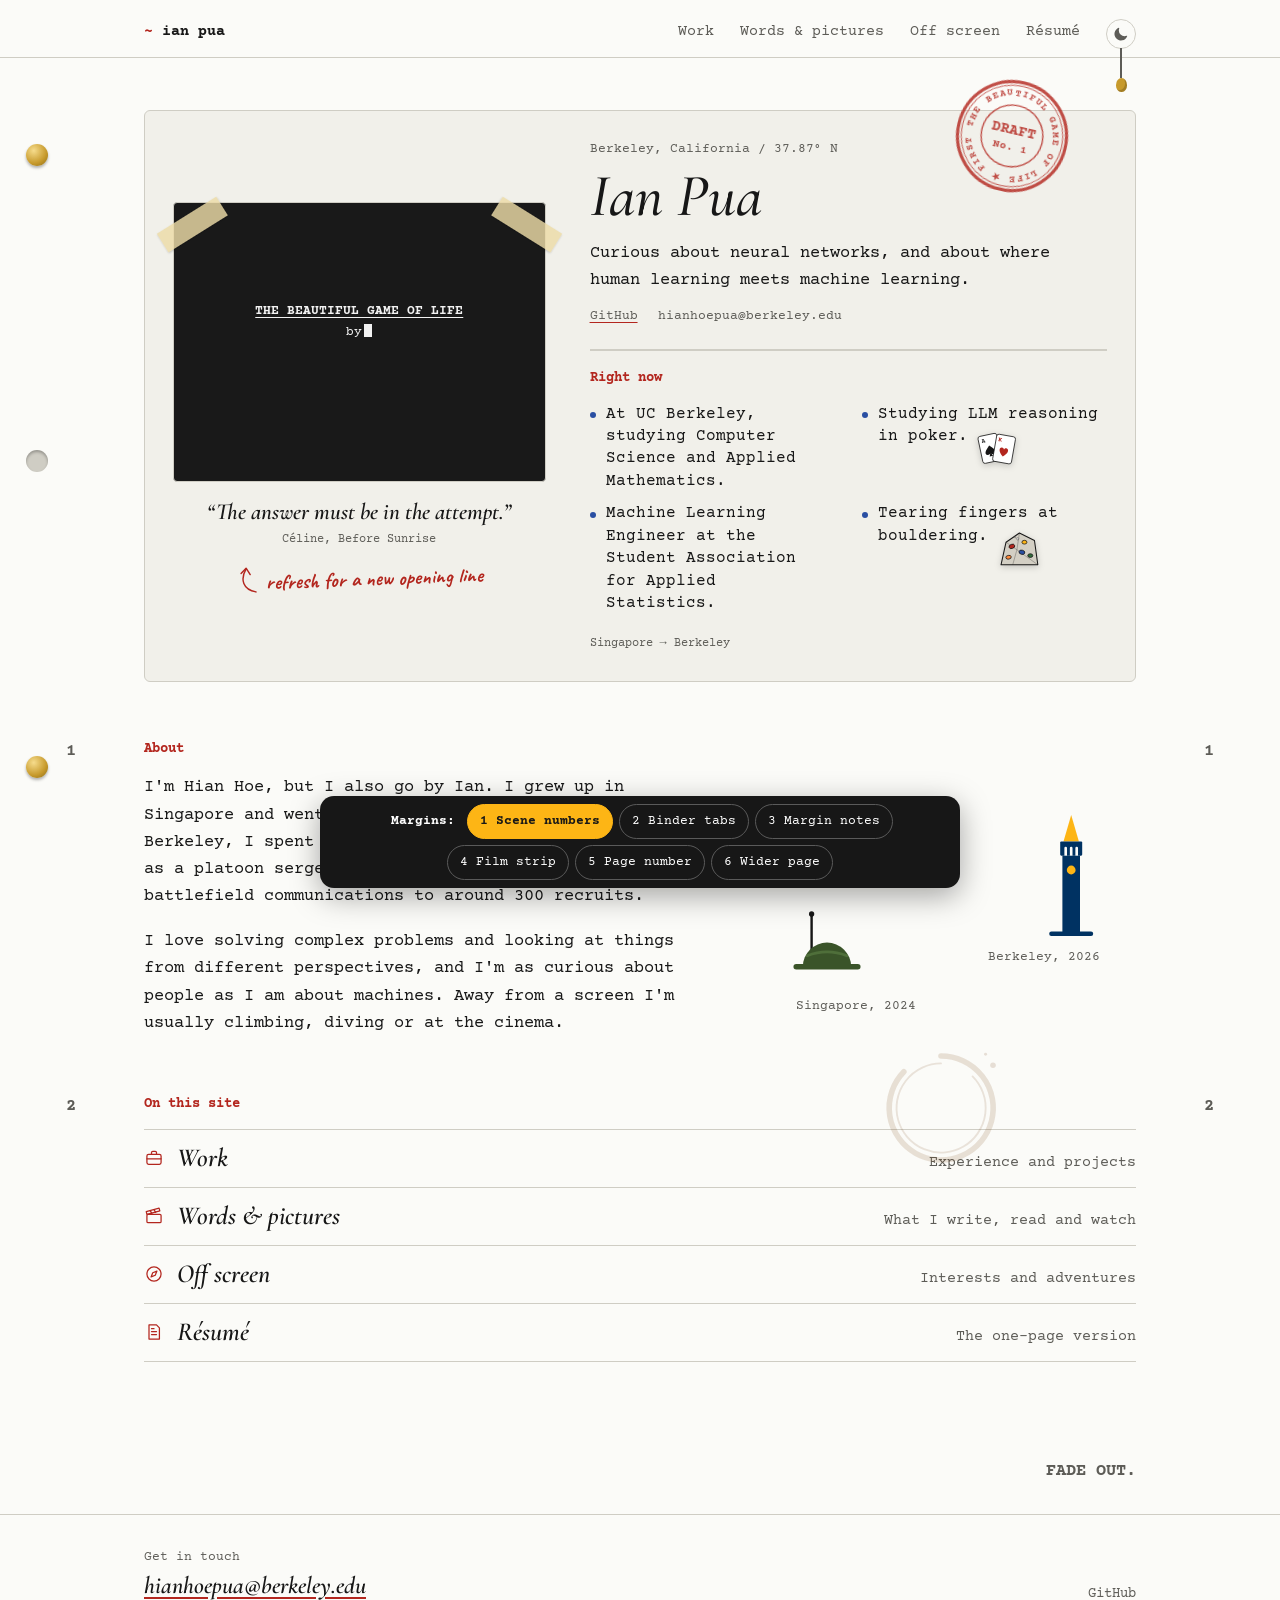
==== commit 528e8e62: "Add name hover, tab icon, pull-cord light switch and bouldering drawing Co-Authored-By: Claude Fable" ====
--- a/preview.html
+++ b/preview.html
@@ -14,6 +14,9 @@
 <meta property="og:image" content="https://phihooo.github.io/og.png">
 <meta name="twitter:card" content="summary_large_image">
 
+<link rel="icon" href="favicon.svg" type="image/svg+xml">
+<link rel="alternate icon" href="favicon.png" type="image/png">
+<link rel="apple-touch-icon" href="apple-touch-icon.png">
 <link rel="preconnect" href="https://fonts.googleapis.com">
 <link rel="preconnect" href="https://fonts.gstatic.com" crossorigin>
 <link href="https://fonts.googleapis.com/css2?family=Caveat:wght@500;700&family=Cormorant+Garamond:ital,wght@1,500;1,600&family=Courier+Prime:ital,wght@0,400;0,700;1,400&display=swap" rel="stylesheet">
@@ -23,6 +26,17 @@
 <body>
 
 <a class="skip" href="#main">Skip to content</a>
+
+<!-- makes the first name wobble like a scribble while hovered -->
+<svg class="defs" width="0" height="0" aria-hidden="true" focusable="false">
+  <filter id="scribble" x="-10%" y="-20%" width="120%" height="140%">
+    <feTurbulence type="fractalNoise" baseFrequency="0.035" numOctaves="2" seed="1" result="n">
+      <animate attributeName="seed" values="1;4;7;2;9;5" dur="0.55s" calcMode="discrete" repeatCount="indefinite"/>
+    </feTurbulence>
+    <feDisplacementMap in="SourceGraphic" in2="n" scale="5" xChannelSelector="R" yChannelSelector="G"/>
+  </filter>
+</svg>
+<div class="lights" id="lights" aria-hidden="true"></div>
 
 <div class="holes" aria-hidden="true"><i class="brad"></i><i></i><i class="brad"></i></div>
 
@@ -34,7 +48,7 @@
       <li><a href="#media" data-route="media">Words &amp; pictures</a></li>
       <li><a href="#offscreen" data-route="offscreen">Off screen</a></li>
       <li><a href="#resume" data-route="resume">Résumé</a></li>
-      <li><button type="button" class="mode" id="mode"></button></li>
+      <li><button type="button" class="mode" id="mode"><span class="mode-ico" id="mode-ico"></span><span class="cord" aria-hidden="true"><i class="cord-line"></i><i class="cord-bead"></i></span></button></li>
     </ul>
   </nav>
 </header>
@@ -57,7 +71,7 @@
         </div>
         <div class="intro">
           <p class="where" id="where"></p>
-          <h1 class="name">Ian Pua</h1>
+          <h1 class="name" aria-label="Ian Pua"><span class="first" id="first-name" tabindex="0" role="button" aria-label="Ian, also Hian Hoe. Hover or tap to switch.">Ian</span> Pua</h1>
           <p class="hero-line" id="tagline"></p>
           <p class="contact-row" id="hero-links"></p>
           <h2 class="h-small rule-top">Right now</h2>
--- a/css/site.css
+++ b/css/site.css
@@ -432,3 +432,26 @@
 /* a small drawing attached to a "Right now" line */
 .now-sticker { display: inline-block; width: 46px; vertical-align: middle; margin: 2px 0 -22px 8px; width: 42px; filter: drop-shadow(0 2px 3px rgba(0,0,0,.18)); }
 @media (prefers-reduced-motion: no-preference) { .now-sticker { animation: sway-cards 3.2s ease-in-out infinite alternate; transform-origin: 50% 90%; } }
+
+/* ---------- first name: scribble on hover ---------- */
+.defs { position: absolute; }
+.name .first { cursor: pointer; display: inline-block; outline-offset: 4px; }
+.name .first.scribbling { font-family: "Caveat", "Segoe Print", cursive; font-style: normal; font-weight: 700; color: var(--red); filter: url(#scribble); transform: rotate(-3deg); }
+
+/* ---------- pull cord for day and night ---------- */
+.mode { overflow: visible; }
+.mode-ico { display: inline-flex; }
+.cord { position: absolute; left: 50%; top: 100%; width: 14px; margin-left: -7px; display: block; pointer-events: auto; }
+.cord-line { display: block; width: 2px; height: 30px; margin: 0 auto; background: var(--mist); }
+.cord-bead { display: block; width: 11px; height: 14px; margin: 0 auto; border-radius: 50% 50% 46% 46%; background: #c79a2c; box-shadow: inset -2px -2px 0 rgba(0,0,0,.18); }
+.mode:hover .cord-bead { background: #e2b545; }
+.mode.pulling .cord { animation: tug 0.7s cubic-bezier(.3, 1.5, .5, 1); transform-origin: 50% 0; }
+@keyframes tug { 0% { transform: translateY(0) scaleY(1); } 30% { transform: translateY(0) scaleY(1.55); } 55% { transform: translateY(0) scaleY(0.86); } 75% { transform: scaleY(1.08) rotate(4deg); } 100% { transform: scaleY(1) rotate(0); } }
+.lights { position: fixed; inset: 0; z-index: 60; pointer-events: none; opacity: 0; }
+.lights.going-dark { background: #000; animation: lights-off 0.55s ease-out; }
+.lights.going-light { background: #fff6d6; animation: lights-on 0.75s linear; }
+@keyframes lights-off { 0% { opacity: 0; } 12% { opacity: .75; } 100% { opacity: 0; } }
+@keyframes lights-on { 0% { opacity: 0; } 8% { opacity: .75; } 18% { opacity: .05; } 30% { opacity: .6; } 40% { opacity: .1; } 55% { opacity: .35; } 100% { opacity: 0; } }
+.now-sticker[data-sticker="boulder"] { width: 46px; }
+.st-stamp { right: 64px; }
+@media (max-width: 900px) { .st-stamp { right: 56px; } }
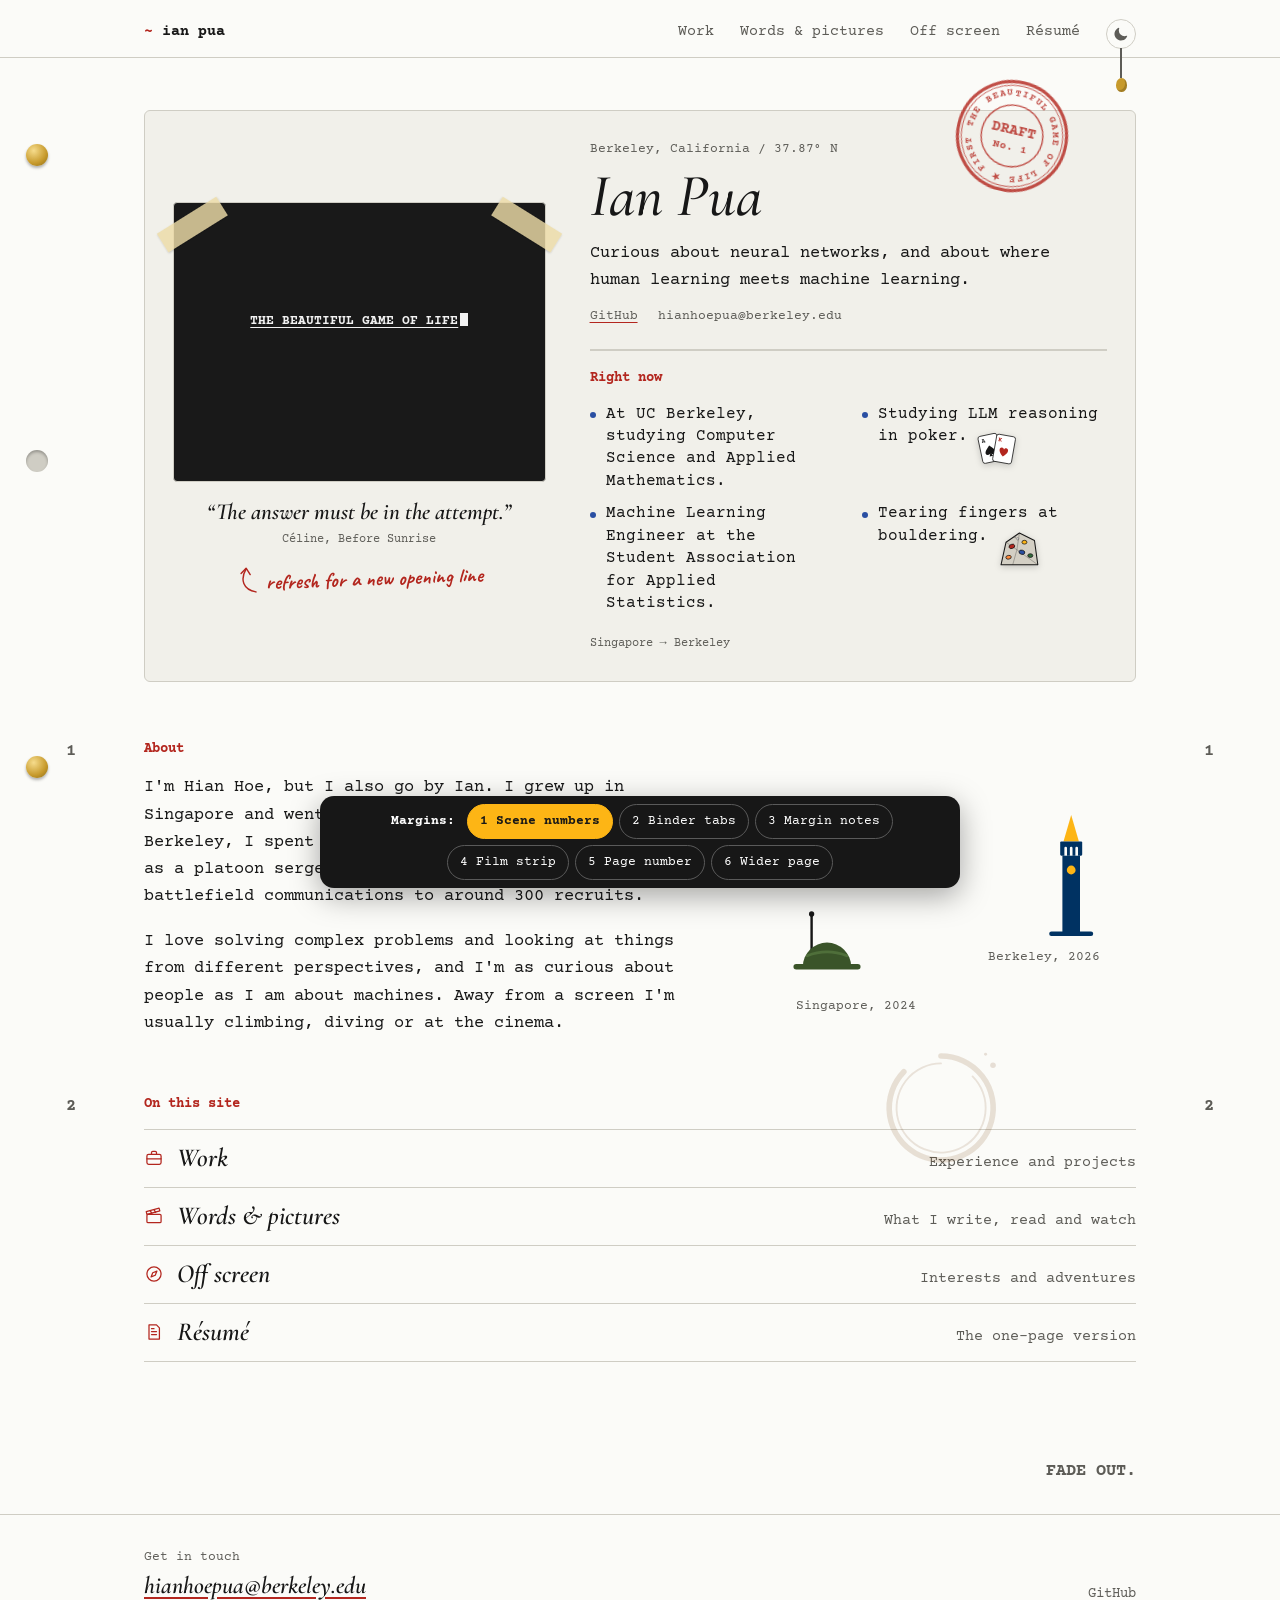
==== commit c5d560d5: "Name hover: smooth cross-fade into a pixel font Co-Authored-By: Claude Fable 5.2 <noreply@anthropic." ====
--- a/preview.html
+++ b/preview.html
@@ -19,7 +19,7 @@
 <link rel="apple-touch-icon" href="apple-touch-icon.png">
 <link rel="preconnect" href="https://fonts.googleapis.com">
 <link rel="preconnect" href="https://fonts.gstatic.com" crossorigin>
-<link href="https://fonts.googleapis.com/css2?family=Caveat:wght@500;700&family=Cormorant+Garamond:ital,wght@1,500;1,600&family=Courier+Prime:ital,wght@0,400;0,700;1,400&display=swap" rel="stylesheet">
+<link href="https://fonts.googleapis.com/css2?family=Caveat:wght@500;700&family=Pixelify+Sans:wght@500;600&family=Cormorant+Garamond:ital,wght@1,500;1,600&family=Courier+Prime:ital,wght@0,400;0,700;1,400&display=swap" rel="stylesheet">
 <link rel="stylesheet" href="css/site.css">
 <link rel="stylesheet" href="css/preview.css">
 </head>
@@ -27,15 +27,6 @@
 
 <a class="skip" href="#main">Skip to content</a>
 
-<!-- makes the first name wobble like a scribble while hovered -->
-<svg class="defs" width="0" height="0" aria-hidden="true" focusable="false">
-  <filter id="scribble" x="-10%" y="-20%" width="120%" height="140%">
-    <feTurbulence type="fractalNoise" baseFrequency="0.035" numOctaves="2" seed="1" result="n">
-      <animate attributeName="seed" values="1;4;7;2;9;5" dur="0.55s" calcMode="discrete" repeatCount="indefinite"/>
-    </feTurbulence>
-    <feDisplacementMap in="SourceGraphic" in2="n" scale="5" xChannelSelector="R" yChannelSelector="G"/>
-  </filter>
-</svg>
 <div class="lights" id="lights" aria-hidden="true"></div>
 
 <div class="holes" aria-hidden="true"><i class="brad"></i><i></i><i class="brad"></i></div>
@@ -71,7 +62,7 @@
         </div>
         <div class="intro">
           <p class="where" id="where"></p>
-          <h1 class="name" aria-label="Ian Pua"><span class="first" id="first-name" tabindex="0" role="button" aria-label="Ian, also Hian Hoe. Hover or tap to switch.">Ian</span> Pua</h1>
+          <h1 class="name" aria-label="Ian Pua"><span class="first" id="first-name" tabindex="0" role="button" aria-label="Ian, also Hian Hoe. Hover or tap to switch."><span class="f-serif">Ian</span><span class="f-pixel" aria-hidden="true">Ian</span></span> Pua</h1>
           <p class="hero-line" id="tagline"></p>
           <p class="contact-row" id="hero-links"></p>
           <h2 class="h-small rule-top">Right now</h2>
--- a/css/site.css
+++ b/css/site.css
@@ -433,10 +433,13 @@
 .now-sticker { display: inline-block; width: 46px; vertical-align: middle; margin: 2px 0 -22px 8px; width: 42px; filter: drop-shadow(0 2px 3px rgba(0,0,0,.18)); }
 @media (prefers-reduced-motion: no-preference) { .now-sticker { animation: sway-cards 3.2s ease-in-out infinite alternate; transform-origin: 50% 90%; } }
 
-/* ---------- first name: scribble on hover ---------- */
-.defs { position: absolute; }
-.name .first { cursor: pointer; display: inline-block; outline-offset: 4px; }
-.name .first.scribbling { font-family: "Caveat", "Segoe Print", cursive; font-style: normal; font-weight: 700; color: var(--red); filter: url(#scribble); transform: rotate(-3deg); }
+/* ---------- first name: cross-fades into a pixel font on hover ---------- */
+.name .first { display: inline-grid; align-items: baseline; justify-items: start; cursor: pointer; white-space: nowrap; outline-offset: 4px; vertical-align: baseline; transition: width .35s ease; }
+.name .first > span { grid-area: 1 / 1; transition: opacity .3s ease, transform .3s ease; }
+.name .f-pixel { font-family: "Pixelify Sans", "VT323", ui-monospace, monospace; font-style: normal; font-weight: 600; font-size: 0.78em; letter-spacing: 0.01em; opacity: 0; transform: translateY(3px); }
+.name .first.pixelled .f-serif { opacity: 0; transform: translateY(-3px); }
+.name .first.pixelled .f-pixel { opacity: 1; transform: translateY(0); }
+@media (prefers-reduced-motion: reduce) { .name .first, .name .first > span { transition: none; } }
 
 /* ---------- pull cord for day and night ---------- */
 .mode { overflow: visible; }
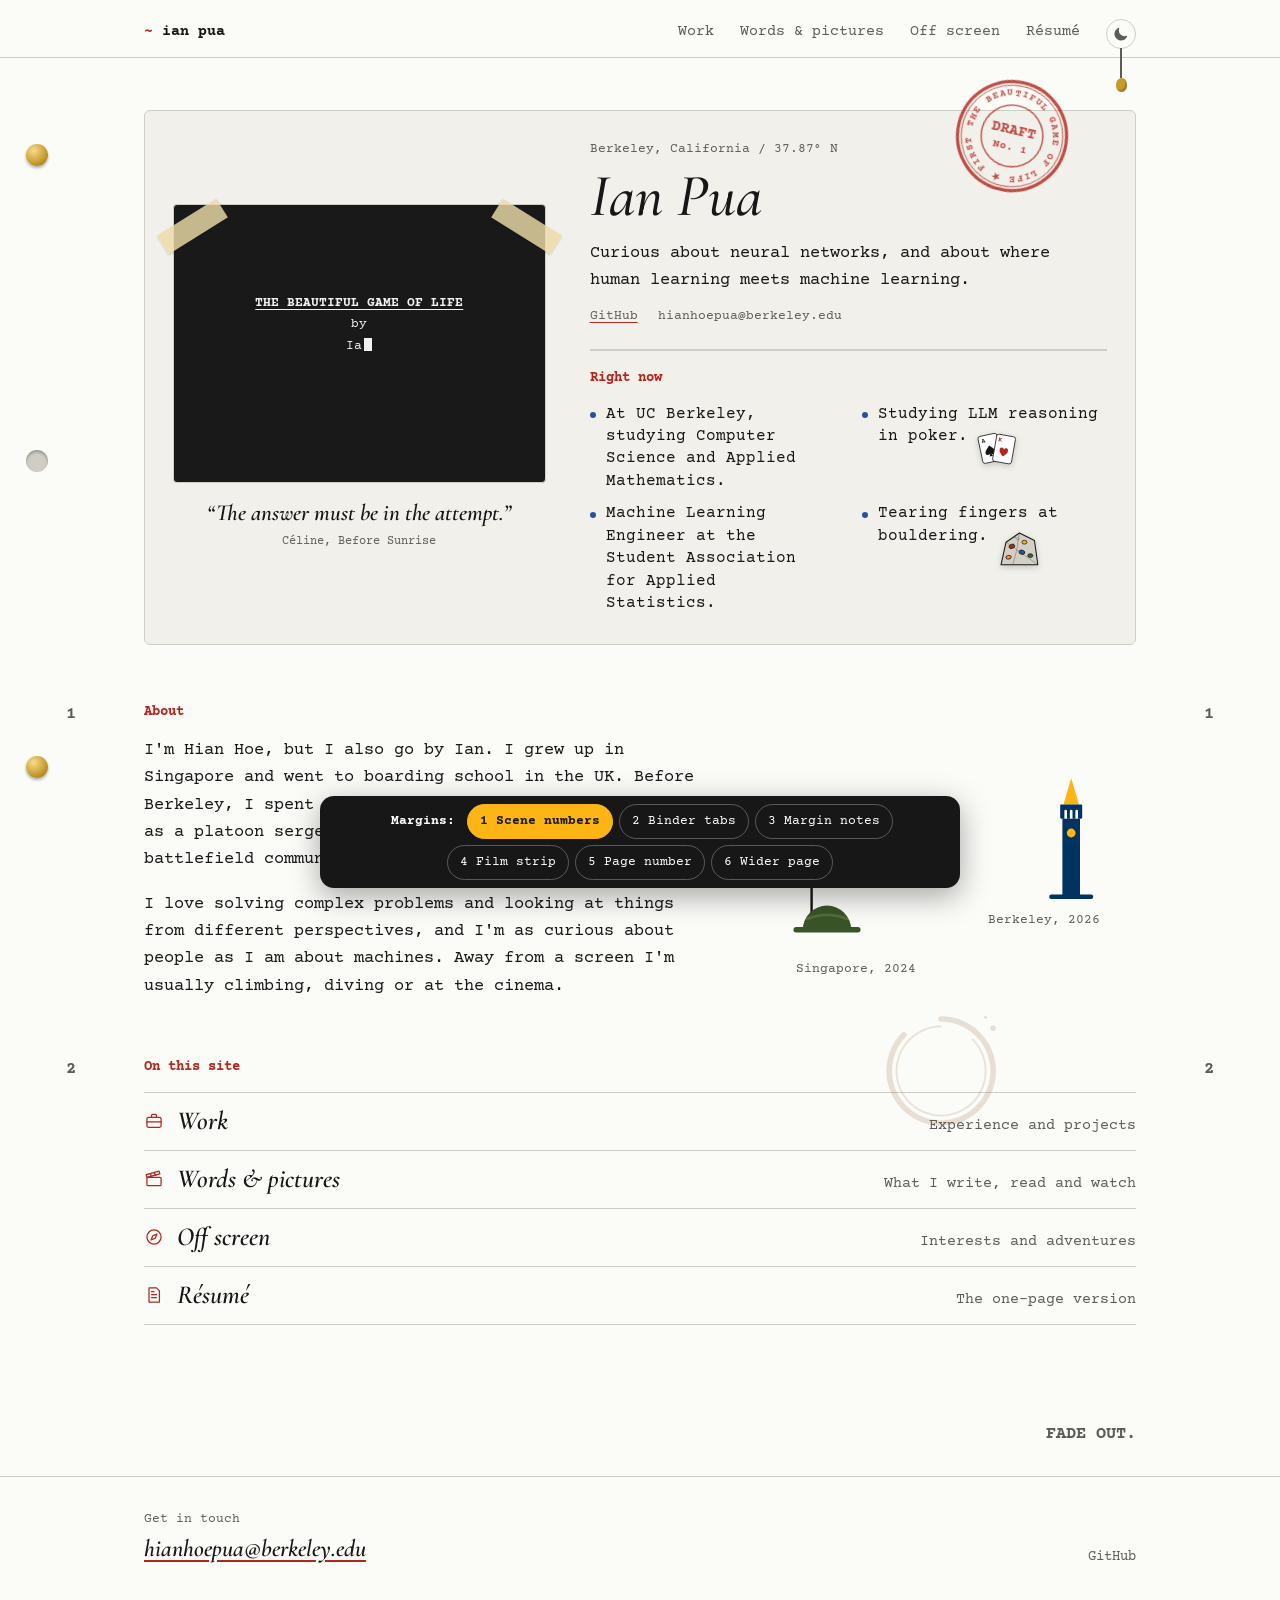
==== commit 470ff9a0: "Name eases to Hian Hoe Pua on hover; remove two lines Co-Authored-By: Claude Fable 5.2 <noreply@anth" ====
--- a/preview.html
+++ b/preview.html
@@ -19,7 +19,7 @@
 <link rel="apple-touch-icon" href="apple-touch-icon.png">
 <link rel="preconnect" href="https://fonts.googleapis.com">
 <link rel="preconnect" href="https://fonts.gstatic.com" crossorigin>
-<link href="https://fonts.googleapis.com/css2?family=Caveat:wght@500;700&family=Pixelify+Sans:wght@500;600&family=Cormorant+Garamond:ital,wght@1,500;1,600&family=Courier+Prime:ital,wght@0,400;0,700;1,400&display=swap" rel="stylesheet">
+<link href="https://fonts.googleapis.com/css2?family=Caveat:wght@500;700&family=Cormorant+Garamond:ital,wght@1,500;1,600&family=Courier+Prime:ital,wght@0,400;0,700;1,400&display=swap" rel="stylesheet">
 <link rel="stylesheet" href="css/site.css">
 <link rel="stylesheet" href="css/preview.css">
 </head>
@@ -58,16 +58,14 @@
             <div class="screen-html" id="screen-html" hidden></div>
           </div>
           <blockquote class="quote" id="quote" hidden></blockquote>
-          <p class="scribble"><span class="sticker st-arrow" data-sticker="arrow" aria-hidden="true"></span>refresh for a new opening line</p>
         </div>
         <div class="intro">
           <p class="where" id="where"></p>
-          <h1 class="name" aria-label="Ian Pua"><span class="first" id="first-name" tabindex="0" role="button" aria-label="Ian, also Hian Hoe. Hover or tap to switch."><span class="f-serif">Ian</span><span class="f-pixel" aria-hidden="true">Ian</span></span> Pua</h1>
+          <h1 class="name"><span class="name-hit" id="name-hit" tabindex="0" aria-label="Ian Pua, also Hian Hoe Pua"><span class="first" id="first-name" aria-hidden="true"><span class="f-a">Ian</span><span class="f-b">Hian Hoe</span></span><span aria-hidden="true"> Pua</span></span></h1>
           <p class="hero-line" id="tagline"></p>
           <p class="contact-row" id="hero-links"></p>
           <h2 class="h-small rule-top">Right now</h2>
           <ul class="now" id="now-list"></ul>
-          <p class="path" id="path"></p>
         </div>
       </div>
 
--- a/css/site.css
+++ b/css/site.css
@@ -433,12 +433,13 @@
 .now-sticker { display: inline-block; width: 46px; vertical-align: middle; margin: 2px 0 -22px 8px; width: 42px; filter: drop-shadow(0 2px 3px rgba(0,0,0,.18)); }
 @media (prefers-reduced-motion: no-preference) { .now-sticker { animation: sway-cards 3.2s ease-in-out infinite alternate; transform-origin: 50% 90%; } }
 
-/* ---------- first name: cross-fades into a pixel font on hover ---------- */
-.name .first { display: inline-grid; align-items: baseline; justify-items: start; cursor: pointer; white-space: nowrap; outline-offset: 4px; vertical-align: baseline; transition: width .35s ease; }
-.name .first > span { grid-area: 1 / 1; transition: opacity .3s ease, transform .3s ease; }
-.name .f-pixel { font-family: "Pixelify Sans", "VT323", ui-monospace, monospace; font-style: normal; font-weight: 600; font-size: 0.78em; letter-spacing: 0.01em; opacity: 0; transform: translateY(3px); }
-.name .first.pixelled .f-serif { opacity: 0; transform: translateY(-3px); }
-.name .first.pixelled .f-pixel { opacity: 1; transform: translateY(0); }
+/* ---------- the name: "Ian" eases into "Hian Hoe" on hover ---------- */
+.name-hit { display: inline-block; cursor: default; white-space: nowrap; outline-offset: 6px; }
+.name .first { display: inline-grid; justify-items: start; vertical-align: baseline; overflow: visible; transition: width .5s cubic-bezier(.4, 0, .2, 1); }
+.name .first > span { grid-area: 1 / 1; transition: opacity .45s ease, filter .45s ease; }
+.name .f-b { opacity: 0; filter: blur(6px); }
+.name-hit.full .f-a { opacity: 0; filter: blur(6px); }
+.name-hit.full .f-b { opacity: 1; filter: blur(0); }
 @media (prefers-reduced-motion: reduce) { .name .first, .name .first > span { transition: none; } }
 
 /* ---------- pull cord for day and night ---------- */
@@ -458,3 +459,5 @@
 .now-sticker[data-sticker="boulder"] { width: 46px; }
 .st-stamp { right: 64px; }
 @media (max-width: 900px) { .st-stamp { right: 56px; } }
+/* keep the incoming letters from running over "Pua" while the gap opens */
+.name .first { overflow: hidden; padding: 0.18em 0.1em 0.22em 0.04em; margin: -0.18em -0.1em -0.22em -0.04em; box-sizing: content-box; }
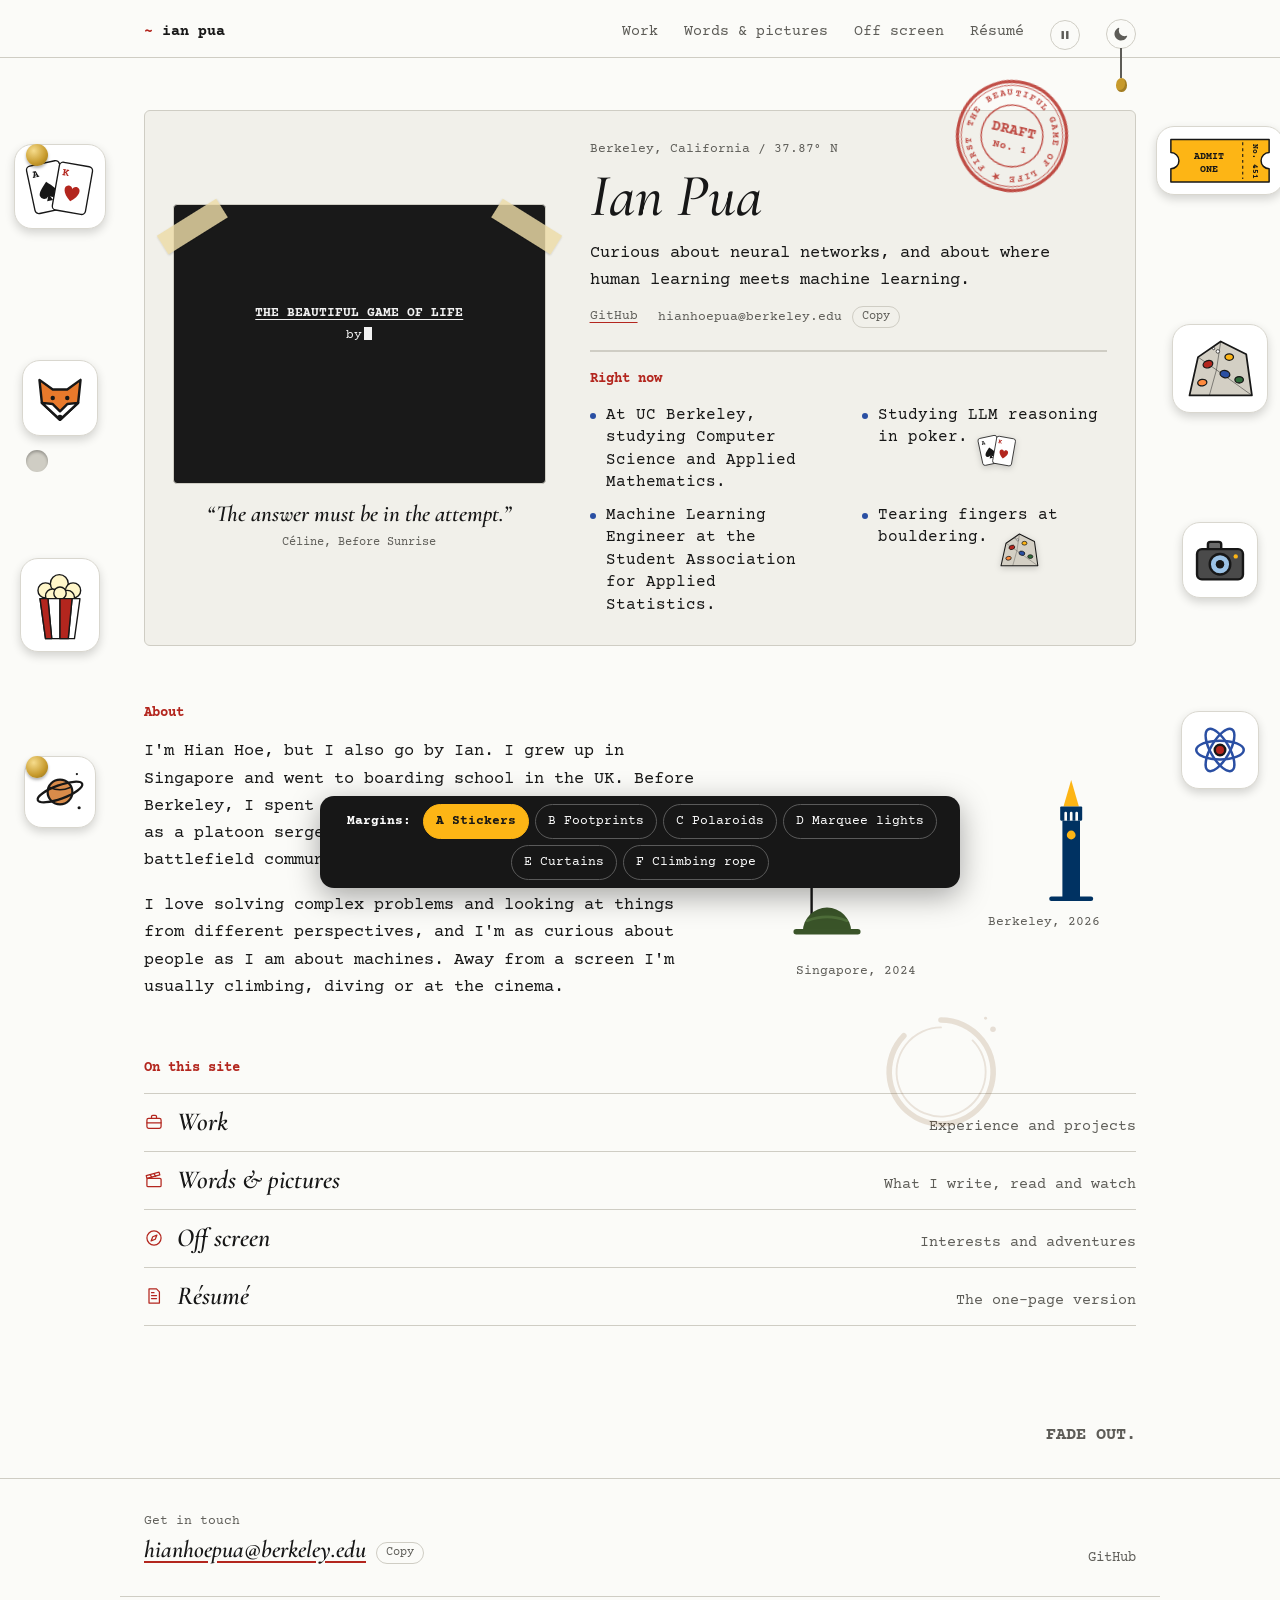
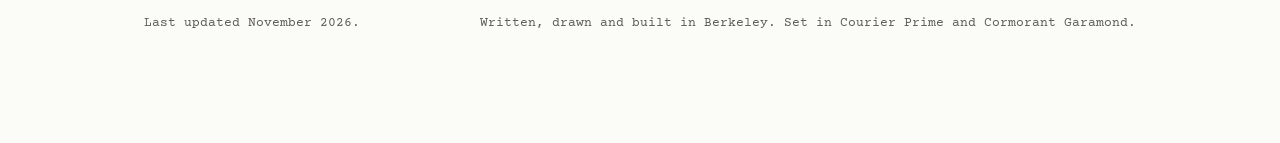
==== commit 65c318c6: "Add Work layouts, pause button, copy email, 404 page, no-script fallback, new share image; phone and" ====
--- a/preview.html
+++ b/preview.html
@@ -39,12 +39,23 @@
       <li><a href="#media" data-route="media">Words &amp; pictures</a></li>
       <li><a href="#offscreen" data-route="offscreen">Off screen</a></li>
       <li><a href="#resume" data-route="resume">Résumé</a></li>
+      <li><button type="button" class="mode motion" id="motion"></button></li>
       <li><button type="button" class="mode" id="mode"><span class="mode-ico" id="mode-ico"></span><span class="cord" aria-hidden="true"><i class="cord-line"></i><i class="cord-bead"></i></span></button></li>
     </ul>
   </nav>
 </header>
 
 <main id="main">
+
+  <noscript>
+    <div class="wrap noscript">
+      <h1>Ian Pua</h1>
+      <p>Computer Science and Applied Mathematics at UC Berkeley. Studying LLM reasoning in poker, and a Machine Learning Engineer at the Student Association for Applied Statistics.</p>
+      <p>I'm Hian Hoe, but I also go by Ian. I grew up in Singapore, went to boarding school in the UK, and spent two years in the Singaporean military before Berkeley.</p>
+      <p>Email: hianhoepua@berkeley.edu<br>GitHub: <a href="https://github.com/phihooo">github.com/phihooo</a></p>
+      <p>The rest of this site needs JavaScript switched on.</p>
+    </div>
+  </noscript>
 
   <!-- HOME -->
   <section class="view" data-view="home">
@@ -131,14 +142,16 @@
       <div class="sticky" aria-hidden="true">still writing<br>this part.<br>back soon!</div>
       <section class="part" id="sec-experience">
         <h2 class="sub"><span class="ico" data-icon="work"></span>Experience</h2>
-        <div class="pending">
+        <ol class="xp" id="xp-list" hidden></ol>
+        <div class="pending" id="xp-empty">
           <p class="pending-title">Coming soon</p>
           <p class="pending-note">I'm writing this section up. Until then, my GitHub is the best place to see what I've been doing.</p>
         </div>
       </section>
       <section class="part" id="sec-projects">
         <h2 class="sub"><span class="ico" data-icon="cube"></span>Projects</h2>
-        <div class="pending">
+        <ul class="projects" id="proj-list" hidden></ul>
+        <div class="pending" id="proj-empty">
           <p class="pending-title">Coming soon</p>
           <p class="pending-note">Project write-ups are on the way.</p>
         </div>
@@ -218,6 +231,10 @@
     </div>
     <ul class="foot-links" id="foot-links"></ul>
   </div>
+  <div class="wrap foot-credits">
+    <span id="foot-updated"></span>
+    <span>Written, drawn and built in Berkeley. Set in Courier Prime and Cormorant Garamond.</span>
+  </div>
 </footer>
 
 <script src="js/content.js"></script>
--- a/css/site.css
+++ b/css/site.css
@@ -461,3 +461,55 @@
 @media (max-width: 900px) { .st-stamp { right: 56px; } }
 /* keep the incoming letters from running over "Pua" while the gap opens */
 .name .first { overflow: hidden; padding: 0.18em 0.1em 0.22em 0.04em; margin: -0.18em -0.1em -0.22em -0.04em; box-sizing: content-box; }
+
+/* ---------- work: experience and projects ---------- */
+.xp { border-left: 2px solid var(--line); margin-left: 6px; display: grid; gap: 34px; }
+.xp-item { position: relative; display: grid; grid-template-columns: 150px 1fr; gap: 6px 26px; padding-left: 26px; }
+.xp-item::before { content: ""; position: absolute; left: -8px; top: 7px; width: 14px; height: 14px; border-radius: 50%; background: var(--paper); border: 3px solid var(--red); }
+.xp-when { font-size: 13px; color: var(--mist); padding-top: 5px; }
+.xp-role { font-family: var(--title); font-style: italic; font-weight: 600; font-size: 27px; line-height: 1.15; }
+.xp-org { font-weight: 700; margin-top: 2px; }
+.xp-points { margin-top: 10px; display: grid; gap: 6px; max-width: 40em; }
+.xp-points li { position: relative; padding-left: 18px; color: var(--ink); }
+.xp-points li::before { content: "\2013"; position: absolute; left: 0; color: var(--red); }
+.xp-link, .proj-link { margin-top: 10px; font-size: 15px; }
+.xp-link a, .proj-link a { text-decoration-color: var(--red); text-underline-offset: 4px; }
+.projects { display: grid; grid-template-columns: repeat(2, minmax(0, 1fr)); gap: 22px; }
+.proj { background: var(--shelf); border: 1px solid var(--line); border-radius: 6px; padding: 22px; display: flex; flex-direction: column; gap: 10px; transition: transform .2s ease, box-shadow .2s ease; }
+.proj:hover { transform: translateY(-3px) rotate(-0.4deg); box-shadow: 0 10px 18px rgba(0,0,0,.10); }
+.proj-head { display: flex; align-items: center; gap: 14px; }
+.proj-name { font-family: var(--title); font-style: italic; font-weight: 600; font-size: 26px; line-height: 1.15; }
+.proj-when { font-size: 13px; color: var(--mist); }
+.proj-blurb { color: var(--ink); }
+.proj-tags { display: flex; flex-wrap: wrap; gap: 6px; margin-top: auto; padding-top: 6px; }
+.proj-tags li { font-size: 12.5px; color: var(--mist); border: 1px solid var(--line); border-radius: 999px; padding: 3px 10px; }
+.proj .msticker { flex: none; }
+.proj .msticker svg { animation: none; }
+
+/* ---------- copy button, footer credits, no-script ---------- */
+.copy { font: inherit; font-family: var(--type); font-style: normal; font-weight: 400; font-size: 12px; line-height: 1; color: var(--mist); background: transparent; border: 1px solid var(--line); border-radius: 999px; padding: 4px 9px; margin-left: 10px; cursor: pointer; vertical-align: middle; }
+.copy:hover { color: var(--ink); border-color: var(--mist); }
+.contact-row .email { display: inline-flex; align-items: center; }
+.foot-credits { display: flex; flex-wrap: wrap; justify-content: space-between; gap: 6px 30px; margin-top: 26px; padding-top: 16px; border-top: 1px solid var(--line); font-size: 12.5px; color: var(--mist); }
+.noscript { padding-top: 60px; padding-bottom: 60px; display: grid; gap: 16px; max-width: 760px; }
+.noscript h1 { font-family: var(--title); font-style: italic; font-weight: 500; font-size: 60px; line-height: 1; }
+
+/* ---------- pause button: stops everything that moves ---------- */
+.mode.motion { top: 7px; }
+:root[data-motion="off"] *, :root[data-motion="off"] *::before, :root[data-motion="off"] *::after { animation: none !important; transition: none !important; }
+:root[data-motion="off"] .walk .print { opacity: 1; }
+:root[data-motion="off"] .sc-fade .cursor { opacity: 1; }
+@media (max-width: 820px) {
+  .xp-item { grid-template-columns: 1fr; }
+  .xp-when { padding-top: 0; }
+  .projects { grid-template-columns: 1fr; }
+}
+
+/* ---------- fixes from the phone and night-mode check ---------- */
+:root[data-theme="dark"] .st-stamp, :root[data-theme="dark"] .passport .sticker { filter: brightness(1.75) saturate(0.85); }
+@media (prefers-color-scheme: dark) { :root:not([data-theme="light"]) .st-stamp, :root:not([data-theme="light"]) .passport .sticker { filter: brightness(1.75) saturate(0.85); } }
+@media (max-width: 900px) {
+  .st-stamp { top: auto; bottom: -38px; right: 6px; width: 84px; }
+  .now-sticker { margin: 4px 0 0 8px; }
+  .card { margin-bottom: 26px; }
+}
--- a/css/preview.css
+++ b/css/preview.css
@@ -1,58 +1,63 @@
-/* Margin options, for comparing. Only the chosen ones will move into site.css. */
+/* Margin options, round two. Only the chosen ones will move into site.css. */
+:root { --mw: calc((100vw - 1040px) / 2); }
+.mg { display: none; }
+@media (min-width: 1280px) {
+  .mg { position: fixed; top: 0; bottom: 0; z-index: 4; pointer-events: none; }
+  .mg.l { left: 0; width: var(--mw); }
+  .mg.r { right: 0; width: var(--mw); }
 
-/* 1. scene numbers */
-.scene-no { display: none; }
-@media (min-width: 1280px) {
-  .m-scenes .scene-host { position: relative; }
-  .m-scenes .scene-no { display: block; position: absolute; top: 0; font-family: var(--type); font-weight: 700; font-size: 17px; line-height: inherit; color: var(--mist); text-transform: none; clip-path: none; }
-  .m-scenes .scene-no.l { left: -78px; }
-  .m-scenes .scene-no.r { right: -78px; }
-  .m-scenes .page-title.slug { animation: none; }
+  /* A. stickers floating in the margins */
+  .m-scatter .mg-scatter { display: block; }
+  .sc { position: absolute; left: 50%; translate: -50% calc(var(--sy, 0) * var(--k, 0.1) * -1px); }
+  .sc > span { display: block; background: #fff; border: 1px solid #d9d7cf; border-radius: 18px; padding: 8px; box-shadow: 0 4px 10px rgba(0,0,0,.16); animation: sc-float 4s ease-in-out infinite alternate; }
+  .sc svg { display: block; width: 100%; height: auto; }
+  @keyframes sc-float { from { transform: rotate(var(--r, 0deg)) translateY(5px); } to { transform: rotate(calc(var(--r, 0deg) + 6deg)) translateY(-7px); } }
+
+  /* B. footprints that walk down the left margin as you scroll */
+  .m-steps .mg-steps { display: block; }
+  .mg-steps svg { position: absolute; left: 50%; top: 84px; height: calc(100% - 110px); width: 110px; transform: translateX(-34%); overflow: visible; }
+  .mg-steps .fp { opacity: .12; transition: opacity .3s ease; }
+  .mg-steps .fp.on { opacity: 1; }
+
+  /* C. taped polaroids */
+  .m-polaroids .mg-polaroids { display: block; }
+  .pol { position: absolute; left: 50%; width: 150px; translate: -50% calc(var(--sy, 0) * var(--k, 0.06) * -1px); }
+  .pol > div { background: #fff; padding: 10px 10px 8px; box-shadow: 0 6px 14px rgba(0,0,0,.2); transform: rotate(var(--r, 0deg)); position: relative; }
+  .pol > div::before { content: ""; position: absolute; top: -10px; left: 50%; width: 62px; height: 20px; margin-left: -31px; background: rgba(236, 219, 166, .85); transform: rotate(-4deg); box-shadow: 0 1px 2px rgba(0,0,0,.18); }
+  .pol .shot { aspect-ratio: 1; background: #eceae3; display: grid; place-items: center; }
+  .pol .shot svg { width: 70%; height: auto; }
+  .pol p { font-family: "Caveat", "Segoe Print", cursive; font-weight: 700; font-size: 20px; line-height: 1.1; color: #2b2b2b; text-align: center; margin-top: 6px; }
+
+  /* D. marquee lights */
+  .m-marquee .mg-marquee { display: block; }
+  .mg-marquee .bulbs { position: absolute; top: 70px; bottom: 16px; width: 18px; display: flex; flex-direction: column; justify-content: space-between; align-items: center; }
+  .mg-marquee.l .bulbs { right: 34px; } .mg-marquee.r .bulbs { left: 34px; }
+  .mg-marquee .bulbs i { width: 14px; height: 14px; border-radius: 50%; background: #6b5520; animation: bulb 1.2s linear infinite; animation-delay: calc(var(--i) * -0.12s); }
+  @keyframes bulb { 0%, 24% { background: #ffe9a8; box-shadow: 0 0 12px 4px rgba(253, 181, 21, .75); } 25%, 100% { background: #6b5520; box-shadow: none; } }
+
+  /* E. theatre curtains */
+  .m-curtains .mg-curtains { display: block; z-index: 6; }
+  .m-curtains .holes { display: none; }
+  .mg-curtains .drape { position: absolute; top: 0; bottom: 0; width: calc(var(--mw) - 26px);
+    background: repeating-linear-gradient(90deg, #5e0d12 0 14px, #8f1820 14px 30px, #b3261e 30px 40px, #7a1219 40px 54px);
+    box-shadow: inset 0 -30px 40px rgba(0,0,0,.35); }
+  .mg-curtains.l .drape { left: 0; border-bottom-right-radius: 60% 6%; animation: part-l 1.6s cubic-bezier(.3, 0, .2, 1) both, sway-l 6s ease-in-out 1.6s infinite alternate; transform-origin: 0 0; box-shadow: inset 0 -30px 40px rgba(0,0,0,.35), 8px 0 16px rgba(0,0,0,.25); }
+  .mg-curtains.r .drape { right: 0; border-bottom-left-radius: 60% 6%; animation: part-r 1.6s cubic-bezier(.3, 0, .2, 1) both, sway-r 6s ease-in-out 1.6s infinite alternate; transform-origin: 100% 0; box-shadow: inset 0 -30px 40px rgba(0,0,0,.35), -8px 0 16px rgba(0,0,0,.25); }
+  .mg-curtains .drape::after { content: ""; position: absolute; left: 0; right: 0; bottom: 0; height: 10px; background: repeating-linear-gradient(90deg, #fdb515 0 4px, #c98a12 4px 8px); }
+  @keyframes part-l { from { transform: scaleX(3.4); } to { transform: scaleX(1); } }
+  @keyframes part-r { from { transform: scaleX(3.4); } to { transform: scaleX(1); } }
+  @keyframes sway-l { from { transform: skewX(0deg); } to { transform: skewX(-1.2deg); } }
+  @keyframes sway-r { from { transform: skewX(0deg); } to { transform: skewX(1.2deg); } }
+
+  /* F. climbing rope that shows how far down the page you are */
+  .m-rope .mg-rope { display: block; }
+  .mg-rope .rope { position: absolute; left: 50%; top: 66px; bottom: 0; width: 7px; margin-left: -3.5px; border-radius: 4px;
+    background: repeating-linear-gradient(160deg, #2a4fa3 0 7px, #fdb515 7px 10px, #2a4fa3 10px 17px, #e9e7df 17px 20px); box-shadow: 1px 0 3px rgba(0,0,0,.25); }
+  .mg-rope .bolt { position: absolute; left: 50%; top: 56px; width: 22px; height: 22px; margin-left: -11px; border-radius: 50%; background: radial-gradient(circle at 35% 30%, #e8eaee, #8a8f98 70%); box-shadow: 0 2px 3px rgba(0,0,0,.3); }
+  .mg-rope .hold { position: absolute; width: 30px; height: 22px; border-radius: 50% 45% 55% 40%; border: 2px solid #171717; }
+  .mg-rope .biner { position: absolute; left: 50%; width: 52px; margin-left: -12px; top: calc(80px + (100vh - 170px) * var(--p, 0)); transition: top .15s linear; }
+  .mg-rope .biner svg { display: block; width: 100%; height: auto; filter: drop-shadow(0 3px 4px rgba(0,0,0,.25)); }
 }
-
-/* 2. binder tabs */
-.tabs { display: none; }
-@media (min-width: 1280px) {
-  .m-tabs .tabs { display: grid; gap: 10px; position: fixed; right: 0; top: 50%; transform: translateY(-50%); z-index: 20; }
-  .tabs a { display: block; width: 132px; padding: 9px 14px 9px 16px; font-family: var(--type); font-weight: 700; font-size: 14px; text-decoration: none; color: #fff; border-radius: 10px 0 0 10px; box-shadow: -3px 3px 8px rgba(0,0,0,.18); transform: translateX(34px); transition: transform .2s ease; }
-  .tabs a:hover, .tabs a[aria-current="page"] { transform: translateX(0); }
-  .tabs a:nth-child(1) { background: #171717; } .tabs a:nth-child(2) { background: #b3261e; }
-  .tabs a:nth-child(3) { background: #c98a12; } .tabs a:nth-child(4) { background: #2a4fa3; } .tabs a:nth-child(5) { background: #2f6b3a; }
-}
-
-/* 3. red-pencil margin notes */
-.mnote { display: none; }
-@media (min-width: 1280px) {
-  .m-notes .mnote-host { position: relative; }
-  .m-notes .mnote { display: block; position: absolute; width: 150px; font-family: "Caveat", "Segoe Print", cursive; font-weight: 700; font-size: 23px; line-height: 1.05; color: var(--red); }
-  .m-notes .mnote.l { left: -178px; text-align: right; transform: rotate(-5deg); }
-  .m-notes .mnote.r { right: -178px; transform: rotate(4deg); }
-}
-
-/* 4. film strip */
-.strip { display: none; }
-@media (min-width: 1280px) {
-  .m-strip .strip { display: block; position: fixed; right: 30px; top: 0; bottom: 0; width: 86px; z-index: 4; overflow: hidden; background: #171717;
-    box-shadow: 0 0 12px rgba(0,0,0,.25); }
-  .strip::before, .strip::after { content: ""; position: absolute; top: -40px; bottom: -40px; width: 9px; z-index: 2;
-    background: repeating-linear-gradient(180deg, #fbfbf8 0 9px, transparent 9px 20px); border-radius: 2px; }
-  .strip::before { left: 5px; } .strip::after { right: 5px; }
-  .strip-reel { position: absolute; left: 19px; right: 19px; top: 0; display: grid; gap: 8px; will-change: transform; }
-  .strip-frame { height: 62px; background: #f4f1ea; border-radius: 3px; display: grid; place-items: center; }
-  .strip-frame svg { width: 40px; height: 40px; }
-  .m-strip .tabs { right: 126px; }
-}
-
-/* 5. page number and continued */
-.pageno, .contd { display: none; }
-@media (min-width: 1280px) {
-  .m-pages .pageno { display: block; position: fixed; top: 84px; right: 44px; z-index: 6; font-family: var(--type); font-weight: 700; font-size: 18px; color: var(--ink); }
-  .m-pages .contd { display: block; position: fixed; bottom: 70px; right: 44px; z-index: 6; font-family: var(--type); font-size: 14px; color: var(--mist); }
-  .m-pages.m-strip .pageno, .m-pages.m-strip .contd { right: 140px; }
-}
-
-/* 6. wider page */
-@media (min-width: 1280px) { .m-wide .wrap, .m-wide .nav { max-width: 1320px; } }
 
 /* the chooser */
 .chooser { position: fixed; left: 50%; bottom: 12px; transform: translateX(-50%); z-index: 50; display: flex; flex-wrap: wrap; justify-content: center; align-items: center; gap: 6px; max-width: calc(100% - 20px);
@@ -63,3 +68,4 @@
 .chooser .warn { display: none; width: 100%; text-align: center; color: #ffb3a8; }
 @media (max-width: 1279px) { .chooser .warn { display: block; } }
 .foot { padding-bottom: 110px; }
+:root[data-motion="off"] .mg-steps .fp { opacity: 1; }
